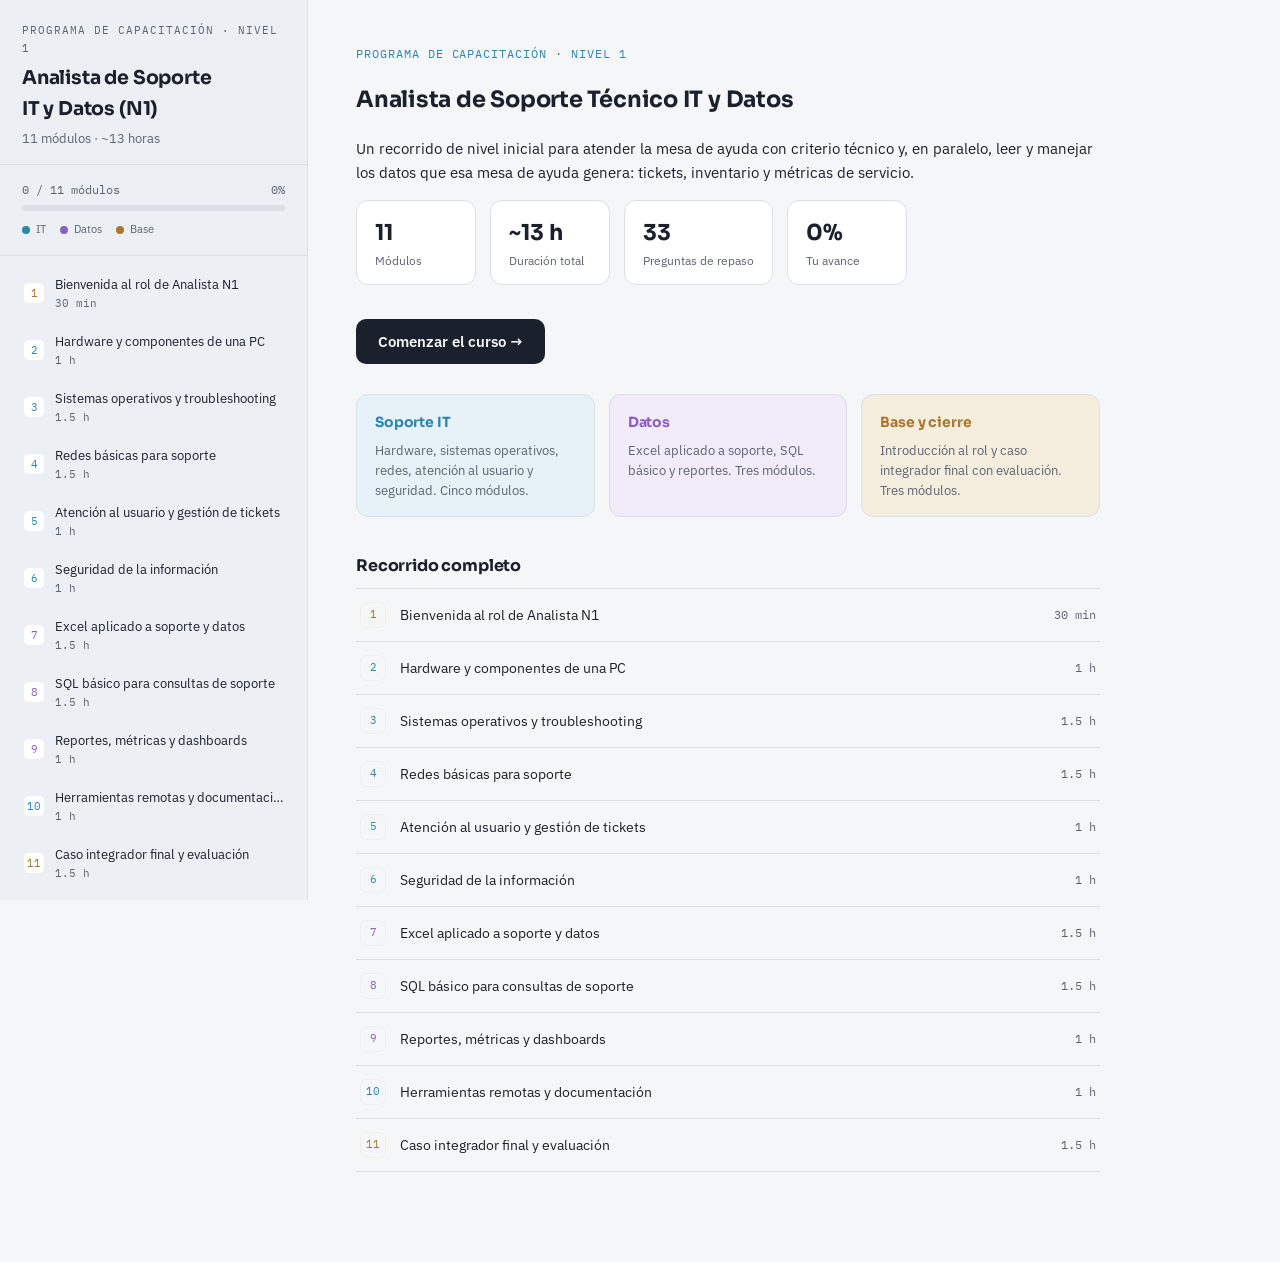
==== curso-soporte-n1.html @ 7e42b5cb "Agrega proyecto Curso Soporte N1 IT y Datos al portafolio Programa interactivo de capacitacion (11 m" ====
<!DOCTYPE html>
<html lang="es">
<head>
<meta charset="UTF-8" />
<meta name="viewport" content="width=device-width, initial-scale=1.0" />
<title>Soporte N1 IT y Datos</title>
<meta name="description" content="Programa interactivo de capacitación para Analista de Soporte Técnico IT y Datos (N1): 11 módulos, ejercicios y autoevaluación." />
<link rel="stylesheet" href="https://fonts.googleapis.com/css2?family=Sora:wght@500;600;700&family=IBM+Plex+Sans:wght@400;500;600&family=IBM+Plex+Mono:wght@400;500;600&display=swap">
<style>
:root{
  --bg:#F5F6F8;
  --surface:#FFFFFF;
  --surface-2:#ECEFF4;
  --text:#1B212C;
  --text-muted:#5B6472;
  --border:#DBE0E7;
  --accent-it:#2E86AB;
  --accent-it-soft:#E6F1F8;
  --accent-data:#8B5FBF;
  --accent-data-soft:#F1EBFA;
  --accent-core:#A9782B;
  --accent-core-soft:#F5EEDF;
  --success:#2F9E5B;
  --success-soft:#E4F5EB;
  --danger:#C4453B;
  --danger-soft:#FBEAE8;
  --shadow: 0 1px 2px rgba(20,26,38,0.04), 0 8px 24px -12px rgba(20,26,38,0.18);
}
@media (prefers-color-scheme: dark){
  :root:not([data-theme="light"]){
    --bg:#0F141C;
    --surface:#161D29;
    --surface-2:#1B2431;
    --text:#E6EAF1;
    --text-muted:#98A2B5;
    --border:#2A3345;
    --accent-it:#63B4DC;
    --accent-it-soft:rgba(99,180,220,0.14);
    --accent-data:#B592E3;
    --accent-data-soft:rgba(181,146,227,0.16);
    --accent-core:#D6AD57;
    --accent-core-soft:rgba(214,173,87,0.14);
    --success:#4FBE81;
    --success-soft:rgba(79,190,129,0.14);
    --danger:#E1837A;
    --danger-soft:rgba(225,131,122,0.14);
    --shadow: 0 1px 2px rgba(0,0,0,0.3), 0 8px 24px -12px rgba(0,0,0,0.5);
  }
}
:root[data-theme="dark"]{
  --bg:#0F141C;
  --surface:#161D29;
  --surface-2:#1B2431;
  --text:#E6EAF1;
  --text-muted:#98A2B5;
  --border:#2A3345;
  --accent-it:#63B4DC;
  --accent-it-soft:rgba(99,180,220,0.14);
  --accent-data:#B592E3;
  --accent-data-soft:rgba(181,146,227,0.16);
  --accent-core:#D6AD57;
  --accent-core-soft:rgba(214,173,87,0.14);
  --success:#4FBE81;
  --success-soft:rgba(79,190,129,0.14);
  --danger:#E1837A;
  --danger-soft:rgba(225,131,122,0.14);
  --shadow: 0 1px 2px rgba(0,0,0,0.3), 0 8px 24px -12px rgba(0,0,0,0.5);
}
*{box-sizing:border-box;}
html,body{margin:0;padding:0;}
body{
  background:var(--bg);
  color:var(--text);
  font-family:"IBM Plex Sans", ui-sans-serif, system-ui, sans-serif;
  font-size:15px;
  line-height:1.6;
  -webkit-font-smoothing:antialiased;
}
h1,h2,h3,.display{
  font-family:"Sora", ui-sans-serif, system-ui, sans-serif;
  text-wrap:balance;
  letter-spacing:-0.01em;
}
code,.mono{
  font-family:"IBM Plex Mono", ui-monospace, SFMono-Regular, Menlo, monospace;
}
a{color:var(--accent-it);}
button{font-family:inherit;}
::selection{background:var(--accent-it-soft);}
:focus-visible{outline:2px solid var(--accent-it);outline-offset:2px;}

.app-shell{
  display:flex;
  min-height:100vh;
}

/* ---------- Sidebar ---------- */
.sidebar{
  width:308px;
  flex:0 0 308px;
  background:var(--surface-2);
  border-right:1px solid var(--border);
  display:flex;
  flex-direction:column;
  position:sticky;
  top:0;
  height:100vh;
  overflow-y:auto;
}
.sidebar-head{
  padding:22px 22px 16px;
  border-bottom:1px solid var(--border);
}
.eyebrow{
  font-family:"IBM Plex Mono", monospace;
  font-size:11px;
  letter-spacing:0.09em;
  text-transform:uppercase;
  color:var(--text-muted);
  margin:0 0 6px;
}
.sidebar-head h1{
  font-size:19px;
  margin:0 0 4px;
  cursor:pointer;
}
.sidebar-head .sub{
  font-size:12.5px;
  color:var(--text-muted);
  margin:0;
}
.progress-wrap{
  padding:16px 22px;
  border-bottom:1px solid var(--border);
}
.progress-label{
  display:flex;
  justify-content:space-between;
  font-size:11.5px;
  color:var(--text-muted);
  margin-bottom:6px;
  font-family:"IBM Plex Mono", monospace;
}
.progress-track{
  height:6px;
  border-radius:99px;
  background:var(--border);
  overflow:hidden;
}
.progress-fill{
  height:100%;
  border-radius:99px;
  background:linear-gradient(90deg, var(--accent-it), var(--accent-data));
  transition:width .4s ease;
}
.legend{
  display:flex;
  gap:14px;
  margin-top:10px;
  flex-wrap:wrap;
}
.legend-item{
  display:flex;
  align-items:center;
  gap:6px;
  font-size:11px;
  color:var(--text-muted);
}
.dot{width:8px;height:8px;border-radius:50%;flex:none;}
.dot.it{background:var(--accent-it);}
.dot.data{background:var(--accent-data);}
.dot.core{background:var(--accent-core);}

.nav-list{
  list-style:none;
  margin:0;
  padding:10px 12px 22px;
  flex:1;
}
.nav-item{margin-bottom:2px;}
.nav-btn{
  width:100%;
  display:flex;
  align-items:center;
  gap:10px;
  text-align:left;
  background:transparent;
  border:1px solid transparent;
  border-radius:10px;
  padding:9px 10px;
  cursor:pointer;
  color:var(--text);
  transition:background .15s ease, border-color .15s ease;
}
.nav-btn:hover{background:var(--surface);}
.nav-btn.active{background:var(--surface);border-color:var(--border);box-shadow:var(--shadow);}
.nav-num{
  font-family:"IBM Plex Mono", monospace;
  font-size:11px;
  width:22px;height:22px;
  border-radius:6px;
  display:flex;align-items:center;justify-content:center;
  flex:none;
  background:var(--surface);
  color:var(--text-muted);
  border:1px solid var(--border);
}
.nav-btn.track-it .nav-num{color:var(--accent-it);border-color:var(--accent-it-soft);}
.nav-btn.track-data .nav-num{color:var(--accent-data);border-color:var(--accent-data-soft);}
.nav-btn.track-core .nav-num{color:var(--accent-core);border-color:var(--accent-core-soft);}
.nav-btn.done .nav-num{background:var(--success-soft);color:var(--success);border-color:transparent;}
.nav-text{flex:1;min-width:0;}
.nav-title{font-size:13px;display:block;overflow:hidden;text-overflow:ellipsis;white-space:nowrap;}
.nav-dur{font-size:10.5px;color:var(--text-muted);font-family:"IBM Plex Mono",monospace;}
.nav-check{color:var(--success);flex:none;font-size:13px;}

/* ---------- Main ---------- */
.main{
  flex:1;
  min-width:0;
  padding:44px 48px 90px;
  max-width:840px;
}
.view{display:none;}
.view.active{display:block;}

/* Landing */
.hero-kicker{
  font-family:"IBM Plex Mono", monospace;
  font-size:12px;
  letter-spacing:0.08em;
  text-transform:uppercase;
  color:var(--accent-it);
  margin:0 0 12px;
}
.hero h2{font-size:36px;margin:0 0 14px;line-height:1.15;}
.hero p.lead{font-size:16px;color:var(--text-muted);max-width:60ch;margin:0 0 28px;}
.stat-row{display:flex;gap:14px;flex-wrap:wrap;margin-bottom:34px;}
.stat-card{
  background:var(--surface);
  border:1px solid var(--border);
  border-radius:12px;
  padding:14px 18px;
  min-width:120px;
}
.stat-card .num{font-family:"Sora";font-size:22px;font-weight:700;}
.stat-card .lbl{font-size:11.5px;color:var(--text-muted);margin-top:2px;}
.start-btn{
  font-family:"IBM Plex Sans";
  font-size:14.5px;
  font-weight:600;
  background:var(--text);
  color:var(--bg);
  border:none;
  border-radius:10px;
  padding:13px 22px;
  cursor:pointer;
  display:inline-flex;
  align-items:center;
  gap:8px;
}
.start-btn:hover{opacity:.88;}
.track-legend-cards{
  display:grid;
  grid-template-columns:repeat(auto-fit, minmax(210px,1fr));
  gap:14px;
  margin:30px 0 36px;
}
.track-card{
  border-radius:12px;
  padding:16px 18px;
  border:1px solid var(--border);
}
.track-card h3{font-size:14px;margin:0 0 6px;font-family:"Sora";}
.track-card p{font-size:12.5px;color:var(--text-muted);margin:0;}
.track-card.it{background:var(--accent-it-soft);}
.track-card.it h3{color:var(--accent-it);}
.track-card.data{background:var(--accent-data-soft);}
.track-card.data h3{color:var(--accent-data);}
.track-card.core{background:var(--accent-core-soft);}
.track-card.core h3{color:var(--accent-core);}

.roadmap{border-top:1px solid var(--border);margin-top:10px;}
.road-row{
  display:flex;
  align-items:center;
  gap:14px;
  padding:13px 4px;
  border-bottom:1px solid var(--border);
  cursor:pointer;
}
.road-row:hover .road-title{text-decoration:underline;}
.road-badge{
  font-family:"IBM Plex Mono";
  font-size:11px;
  width:26px;height:26px;
  border-radius:7px;
  display:flex;align-items:center;justify-content:center;
  flex:none;
  border:1px solid var(--border);
  color:var(--text-muted);
}
.road-row.it .road-badge{color:var(--accent-it);border-color:var(--accent-it-soft);}
.road-row.data .road-badge{color:var(--accent-data);border-color:var(--accent-data-soft);}
.road-row.core .road-badge{color:var(--accent-core);border-color:var(--accent-core-soft);}
.road-title{font-size:14px;flex:1;}
.road-dur{font-family:"IBM Plex Mono";font-size:11.5px;color:var(--text-muted);}

/* Module view */
.mod-kicker{
  display:flex;
  align-items:center;
  gap:10px;
  margin-bottom:10px;
}
.track-pill{
  font-family:"IBM Plex Mono";
  font-size:10.5px;
  letter-spacing:0.06em;
  text-transform:uppercase;
  padding:3px 9px;
  border-radius:99px;
}
.track-pill.it{background:var(--accent-it-soft);color:var(--accent-it);}
.track-pill.data{background:var(--accent-data-soft);color:var(--accent-data);}
.track-pill.core{background:var(--accent-core-soft);color:var(--accent-core);}
.dur-pill{font-family:"IBM Plex Mono";font-size:11.5px;color:var(--text-muted);}
.mod-title{font-size:28px;margin:0 0 16px;}
.objective-box{
  background:var(--surface);
  border:1px solid var(--border);
  border-left:3px solid var(--accent-it);
  border-radius:10px;
  padding:14px 18px;
  margin-bottom:30px;
  font-size:13.5px;
}
.objective-box b{font-family:"Sora";font-size:11.5px;text-transform:uppercase;letter-spacing:0.06em;display:block;margin-bottom:4px;color:var(--text-muted);}
.track-it .objective-box{border-left-color:var(--accent-it);}
.track-data .objective-box{border-left-color:var(--accent-data);}
.track-core .objective-box{border-left-color:var(--accent-core);}

.section-block{margin-bottom:26px;}
.section-block h3{font-size:17px;margin:0 0 8px;}
.section-block p{margin:0 0 10px;color:var(--text);}
.section-block p:last-child{margin-bottom:0;}

.ref-table-wrap{overflow-x:auto;margin:14px 0;border:1px solid var(--border);border-radius:10px;}
table.ref-table{border-collapse:collapse;width:100%;font-size:13px;}
table.ref-table caption{display:none;}
table.ref-table th, table.ref-table td{
  padding:9px 14px;
  text-align:left;
  border-bottom:1px solid var(--border);
  vertical-align:top;
}
table.ref-table th:first-child, table.ref-table td:first-child{
  white-space:nowrap;
}
table.ref-table td:not(:first-child){
  min-width:220px;
}
table.ref-table th{
  font-family:"IBM Plex Mono";
  font-size:11px;
  text-transform:uppercase;
  letter-spacing:0.05em;
  color:var(--text-muted);
  background:var(--surface-2);
}
table.ref-table tr:last-child td{border-bottom:none;}
table.ref-table td{color:var(--text);}
.ref-caption{font-size:11.5px;color:var(--text-muted);margin:8px 0 0;font-family:"IBM Plex Mono";}

.steps-list{margin:14px 0;padding:0;list-style:none;counter-reset:step;}
.steps-list li{
  counter-increment:step;
  display:flex;
  gap:12px;
  padding:9px 0;
  border-bottom:1px solid var(--border);
  font-size:13.5px;
}
.steps-list li:last-child{border-bottom:none;}
.steps-list li::before{
  content:counter(step);
  font-family:"IBM Plex Mono";
  font-size:11px;
  width:22px;height:22px;
  border-radius:50%;
  background:var(--surface-2);
  border:1px solid var(--border);
  display:flex;align-items:center;justify-content:center;
  flex:none;
  color:var(--text-muted);
}

.code-block{
  background:var(--surface-2);
  border:1px solid var(--border);
  border-radius:10px;
  padding:14px 16px;
  overflow-x:auto;
  margin:14px 0;
}
.code-block .code-label{font-size:10.5px;color:var(--text-muted);text-transform:uppercase;letter-spacing:0.06em;margin-bottom:6px;font-family:"IBM Plex Mono";}
.code-block pre{margin:0;font-family:"IBM Plex Mono";font-size:12.5px;line-height:1.55;white-space:pre-wrap;word-break:break-word;}

.exercise-box{
  background:var(--accent-core-soft);
  border:1px solid var(--border);
  border-radius:12px;
  padding:18px 20px;
  margin:30px 0;
}
.exercise-box .tag{
  font-family:"IBM Plex Mono";
  font-size:10.5px;
  text-transform:uppercase;
  letter-spacing:0.07em;
  color:var(--accent-core);
  margin:0 0 8px;
}
.exercise-box h4{margin:0 0 8px;font-size:15px;font-family:"Sora";}
.exercise-box p{margin:0;font-size:13.5px;}

.quiz{border-top:1px solid var(--border);padding-top:22px;margin-top:30px;}
.quiz h3{font-size:16px;margin:0 0 4px;}
.quiz > .quiz-sub{font-size:12.5px;color:var(--text-muted);margin:0 0 18px;}
.q-block{margin-bottom:22px;}
.q-text{font-size:13.5px;font-weight:600;margin:0 0 10px;}
.q-options{display:flex;flex-direction:column;gap:7px;}
.q-opt{
  text-align:left;
  border:1px solid var(--border);
  background:var(--surface);
  border-radius:9px;
  padding:9px 13px;
  font-size:13px;
  cursor:pointer;
  color:var(--text);
}
.q-opt:hover{border-color:var(--accent-it);}
.q-opt.correct{background:var(--success-soft);border-color:var(--success);color:var(--text);}
.q-opt.incorrect{background:var(--danger-soft);border-color:var(--danger);color:var(--text);}
.q-opt[disabled]{cursor:default;}
.q-explain{font-size:12.5px;color:var(--text-muted);margin:8px 0 0;padding-left:2px;display:none;}
.q-explain.show{display:block;}

.mod-footer{
  display:flex;
  justify-content:space-between;
  align-items:center;
  margin-top:38px;
  padding-top:22px;
  border-top:1px solid var(--border);
  gap:12px;
  flex-wrap:wrap;
}
.complete-btn{
  font-family:"IBM Plex Sans";
  font-weight:600;
  font-size:13.5px;
  padding:10px 18px;
  border-radius:9px;
  border:1px solid var(--success);
  background:var(--success-soft);
  color:var(--success);
  cursor:pointer;
}
.complete-btn.done{background:var(--success);color:#fff;}
.nav-arrows{display:flex;gap:8px;}
.arrow-btn{
  font-family:"IBM Plex Sans";
  font-size:13px;
  padding:9px 14px;
  border-radius:9px;
  border:1px solid var(--border);
  background:var(--surface);
  color:var(--text);
  cursor:pointer;
}
.arrow-btn:hover{border-color:var(--accent-it);}
.arrow-btn[disabled]{opacity:.4;cursor:default;}

.menu-toggle{display:none;}

@media (max-width: 860px){
  .app-shell{flex-direction:column;}
  .sidebar{
    position:relative;
    width:100%;
    flex:none;
    height:auto;
    max-height:none;
  }
  .nav-list{
    display:none;
    padding-top:4px;
  }
  .nav-list.open{display:block;}
  .menu-toggle{
    display:flex;
    align-items:center;
    justify-content:space-between;
    width:100%;
    background:none;
    border:none;
    color:var(--text);
    padding:12px 22px;
    font-family:"IBM Plex Mono";
    font-size:11.5px;
    text-transform:uppercase;
    letter-spacing:0.06em;
    cursor:pointer;
  }
  .main{padding:32px 20px 70px;}
  .hero h2{font-size:28px;}
}
</style>
</head>
<body>

<div class="app-shell">
  <aside class="sidebar">
    <div class="sidebar-head">
      <p class="eyebrow">Programa de capacitación &middot; Nivel 1</p>
      <h1 id="sidebar-title">Analista de Soporte<br>IT y Datos (N1)</h1>
      <p class="sub">11 módulos &middot; ~13 horas</p>
    </div>
    <div class="progress-wrap">
      <div class="progress-label">
        <span id="progress-text">0 / 11 módulos</span>
        <span id="progress-pct">0%</span>
      </div>
      <div class="progress-track"><div class="progress-fill" id="progress-fill" style="width:0%"></div></div>
      <div class="legend">
        <span class="legend-item"><span class="dot it"></span>IT</span>
        <span class="legend-item"><span class="dot data"></span>Datos</span>
        <span class="legend-item"><span class="dot core"></span>Base</span>
      </div>
    </div>
    <button class="menu-toggle" id="menu-toggle">Ver módulos <span id="menu-caret">&#9662;</span></button>
    <ul class="nav-list" id="nav-list"></ul>
  </aside>

  <main class="main">
    <section class="view active" id="view-landing"></section>
    <section class="view" id="view-module"></section>
  </main>
</div>

<script>
(function(){

var MODULES = [
  {
    id:1, track:'core', title:'Bienvenida al rol de Analista N1', duration:'30 min',
    objective:'Entender qué hace un analista N1, cómo se ubica dentro de la mesa de ayuda y por qué este puesto combina soporte técnico con manejo de datos.',
    content:[
      {type:'p', text:'El soporte N1 es el primer punto de contacto cuando un usuario tiene un problema técnico o una solicitud. Recibe el caso, lo clasifica, intenta resolverlo con procedimientos conocidos y, si no puede, lo deriva al nivel siguiente con la información necesaria para que no se pierda tiempo. No se espera que un N1 lo sepa todo: se espera que siga un método, use bien las herramientas y documente con claridad.'},
      {type:'p', text:'La mesa de ayuda suele organizarse en niveles. El N1 atiende el volumen alto de incidentes frecuentes y bien documentados (accesos, contraseñas, impresoras, conectividad básica, consultas simples sobre el estado de un ticket). El N2 investiga casos que requieren más profundidad técnica. El N3 interviene en problemas complejos o de infraestructura. Sarber cuándo escalar, y a quién, es tan importante como saber resolver.'},
      {type:'table', caption:'Niveles típicos de soporte', columns:['Nivel','Qué resuelve','Ejemplo'], rows:[
        ['N1','Incidentes frecuentes con procedimiento conocido','Restablecer contraseña, reconectar impresora'],
        ['N2','Casos que requieren diagnóstico más profundo','Falla intermitente de red en un sector'],
        ['N3','Infraestructura, arquitectura, proveedores externos','Caída de un servidor o servicio crítico']
      ]},
      {type:'p', text:'Un detalle propio de este puesto: cada vez más, el soporte N1 no solo resuelve incidentes técnicos, también consulta bases de datos e inventarios, arma reportes en Excel y lee dashboards para entender cómo está funcionando la mesa de ayuda en su conjunto. Por eso este programa desarrolla ambas competencias en paralelo: la mitad de los módulos son de soporte técnico y la otra mitad de datos, y el módulo final las combina en un caso único.'}
    ],
    exercise:{title:'Reflexión inicial', body:'Antes de avanzar, anotá (en un documento propio) tres tipos de consultas que creés que van a llegar con más frecuencia a un analista N1, pensando en tu propia experiencia como usuario de algún servicio de soporte. Vas a poder comparar esta lista con la realidad del rol a medida que avances en el curso.'},
    quiz:[
      {q:'¿Cuál es la función principal de un analista N1?', options:['Diseñar la arquitectura de red de la empresa','Ser el primer punto de contacto y resolver incidentes frecuentes con procedimientos conocidos','Aprobar las compras de hardware','Auditar la seguridad de los servidores'], correct:1, explain:'El N1 es la primera línea de atención: resuelve lo que ya tiene procedimiento y deriva el resto con contexto.'},
      {q:'¿Qué caracteriza a un caso que debería escalarse a N2?', options:['Que el usuario lo pida por las dudas','Que el N1 no tenga tiempo ese día','Que requiera un diagnóstico más profundo que excede los procedimientos de N1','Que el ticket lleve más de 5 minutos abierto'], correct:2, explain:'Se escala quo un caso supera el alcance o la profundidad técnica esperada de N1, no por plazo o comodidad.'},
      {q:'¿Por qué este programa incluye módulos de datos además de soporte técnico?', options:['Porque es un curso genérico de oficina','Porque el rol N1 actual también consulta bases de datos, arma reportes y lee dashboards de la mesa de ayuda','Porque no hay suficiente contenido técnico para 13 horas','Porque los datos reemplazan al soporte técnico'], correct:1, explain:'El N1 moderno combina resolución técnica con lectura y manejo básico de datos operativos.'}
    ]
  },
  {
    id:2, track:'it', title:'Hardware y componentes de una PC', duration:'1 h',
    objective:'Reconocer los componentes principales de una computadora y aplicar un primer diagnóstico visual ante fallas comunes de hardware.',
    content:[
      {type:'p', text:'Para diagnosticar cualquier falla, primero hay que saber qué partes tiene el equipo y qué función cumple cada una. La placa madre conecta todos los componentes entre sí. El procesador (CPU) ejecuta las instrucciones. La memoria RAM guarda datos de uso temporal mientras el equipo está encendido. El almacenamiento (HDD o SSD) guarda el sistema operativo, los programas y los archivos de forma permanente. La fuente de poder convierte la corriente eléctrica en la energía que necesitan los demás componentes.'},
      {type:'p', text:'Un analista N1 no repara hardware a nivel de placa, pero sí necesita identificar síntomas, aislar la causa probable y saber cuándo un reemplazo simple (un cable, una fuente, un módulo de RAM) puede resolver el problema o cuándo corresponde escalar el equipo a soporte especializado o garantía.'},
      {type:'table', caption:'Síntomas comunes y primer chequeo', columns:['Síntoma','Primer chequeo'], rows:[
        ['El equipo no enciende','Cable de alimentación, tomacorriente, luz de la fuente, botón de encendido'],
        ['Se reinicia solo o se apaga de golpe','Temperatura, ventilación, fuente de poder, actualizaciones pendientes'],
        ['Ruido de ventilador muy fuerte','Acumulación de polvo, ventilación obstruida, uso elevado de CPU'],
        ['Pantalla azul (BSOD) o pantalla negra','Anotar el código de error, revisar cambios recientes de hardware o drivers'],
        ['No detecta un periférico (mouse, teclado)','Puerto USB alternativo, cable, otro equipo para descartar el periférico']
      ]},
      {type:'p', text:'Además del diagnóstico, hay buenas prácticas que todo N1 debe respetar: manipular los equipos con cuidado para evitar descargas electrostáticas, no forzar conectores, y registrar siempre el número de serie o de inventario del equipo en el ticket. Esa trazabilidad es clave si el caso se escala o si el mismo equipo vuelve a fallar más adelante.'}
    ],
    exercise:{title:'Diagnóstico guiado', body:'Un usuario reporta: "prendo la PC y no pasa nada, ni siquiera se enciende la luz". Usando la tabla de síntomas y chequeos, escribí en orden los tres primeros pasos que seguirías antes de escalar el caso, y qué anotarías en el ticket en cada paso.'},
    quiz:[
      {q:'¿Qué componente guarda los datos de forma permanente, incluso apagado el equipo?', options:['La memoria RAM','El almacenamiento (HDD/SSD)','La fuente de poder','El procesador'], correct:1, explain:'La RAM es volátil y se borra al apagar; el almacenamiento conserva la información.'},
      {q:'Ante una pantalla azul (BSOD), ¿cuál es un primer paso correcto?', options:['Formatear el equipo de inmediato','Anotar el código de error y revisar cambios recientes de hardware o drivers','Ignorarlo si el equipo vuelve a encender','Cambiar la fuente de poder sin más análisis'], correct:1, explain:'El código de error y los cambios recientes acotan la causa antes de tomar una acción más drástica.'},
      {q:'¿Por qué es importante registrar el número de serie del equipo en el ticket?', options:['Es un requisito estético del sistema','Permite trazabilidad si el caso se escala o el equipo vuelve a fallar','No tiene ninguna utilidad real','Solo lo necesita el área de compras'], correct:1, explain:'La trazabilidad por número de serie ayuda a detectar patrones y da contexto a quien retoma el caso.'}
    ]
  },
  {
    id:3, track:'it', title:'Sistemas operativos y troubleshooting', duration:'1.5 h',
    objective:'Aplicar un método de troubleshooting ordenado sobre problemas comunes de sistema operativo, usando las herramientas nativas de diagnóstico de Windows.',
    content:[
      {type:'p', text:'La mayoría de los problemas que llegan a un N1 no requieren reinstalar nada: se resuelven siguiendo un método. Reproducir el problema para confirmarlo, aislar qué cambió recientemente (una actualización, una instalación, una configuración), verificar los registros del sistema y, recién después, aplicar una solución progresiva, de la menos invasiva a la más invasiva.'},
      {type:'steps', caption:'Método de troubleshooting', items:[
        'Reproducir el problema y confirmar los síntomas exactos con el usuario',
        'Preguntar qué cambió recientemente (actualización, instalación, configuración)',
        'Revisar el Visor de eventos y el Administrador de tareas en busca de errores o consumo anormal',
        'Probar una solución simple: cerrar la aplicación, reiniciar el servicio o el equipo',
        'Si persiste, iniciar en Modo seguro para descartar que un programa de inicio sea la causa',
        'Documentar la causa y la solución aplicada antes de cerrar el ticket'
      ]},
      {type:'p', text:'Windows ofrece herramientas nativas que todo N1 debe conocer de memoria: el Administrador de tareas (procesos, consumo de CPU/RAM, aplicaciones que no responden), el Visor de eventos (registro histórico de errores y advertencias del sistema), y la Configuración de actualizaciones de Windows (para verificar si una actualización pendiente o reciente está relacionada con la falla).'},
      {type:'p', text:'Un caso frecuente es "la PC está lenta". Antes de asumir una causa, conviene revisar el consumo de CPU, memoria y disco en el Administrador de tareas para identificar si hay un proceso puntual consumiendo recursos, cuántos programas arrancan junto con Windows, y si el disco tiene poco espacio libre, ya que esto último ralentiza el sistema de forma notable.'}
    ],
    exercise:{title:'Caso: "la PC está muy lenta"', body:'Aplicá el método de troubleshooting al caso "la PC del usuario está muy lenta desde ayer". Escribí, paso por paso, qué preguntarías, qué herramienta abrirías primero y qué datos anotarías en el ticket antes de decidir si el caso se resuelve en N1 o se escala.'},
    quiz:[
      {q:'¿Cuál es el primer paso del método de troubleshooting?', options:['Reinstalar el sistema operativo','Reproducir el problema y confirmar los síntomas exactos','Escalar directamente a N2','Reiniciar el equipo sin más análisis'], correct:1, explain:'Sin confirmar el síntoma exacto, cualquier solución que se aplique después es una apuesta a ciegas.'},
      {q:'¿Qué herramienta de Windows muestra el consumo de CPU y RAM en tiempo real?', options:['El Visor de eventos','El Administrador de tareas','El Panel de control de impresoras','El Explorador de archivos'], correct:1, explain:'El Administrador de tareas es la herramienta indicada para ver consumo de recursos en vivo.'},
      {q:'¿Para qué sirve iniciar el equipo en Modo seguro durante un diagnóstico?', options:['Para borrar todos los archivos del usuario','Para descartar que un programa de inicio sea la causa del problema','Para actualizar Windows más rápido','Para cambiar la contraseña del usuario'], correct:1, explain:'El Modo seguro carga solo lo esencial, lo que ayuda a aislar si la causa está en un programa de inicio.'}
    ]
  },
  {
    id:4, track:'it', title:'Redes básicas para soporte', duration:'1.5 h',
    objective:'Comprender los conceptos de red esenciales para el rol y usar comandos básicos para diagnosticar problemas de conectividad.',
    content:[
      {type:'p', text:'Cada equipo en una red necesita una dirección IP para comunicarse. La máscara de subred define qué parte de esa dirección identifica a la red y qué parte al equipo. El gateway (puerta de enlace) es el punto por donde el tráfico sale hacia otras redes, como internet. El DNS traduce nombres (como "correo.empresa.com") a direcciones IP. El DHCP es el servicio que asigna direcciones IP automáticamente a los equipos que se conectan.'},
      {type:'p', text:'La mayoría de los problemas de "no tengo internet" que llegan a un N1 se resuelven verificando, en orden, la conexión física o Wi-Fi, la configuración IP del equipo, y si el problema es local o afecta a otros usuarios. Los comandos de consola son la herramienta principal para esto.'},
      {type:'table', caption:'Comandos básicos de diagnóstico de red', columns:['Comando','Para qué sirve'], rows:[
        ['ipconfig /all (Windows) &middot; ifconfig (Linux/Mac)','Ver la configuración IP actual del equipo: dirección, máscara, gateway, DNS'],
        ['ping <dirección>','Verificar si hay comunicación con otro equipo o servidor'],
        ['tracert <dirección> (Windows) &middot; traceroute (Linux/Mac)','Ver el recorrido de saltos hasta llegar al destino, útil para ubicar dónde se corta la conexión'],
        ['nslookup <dominio>','Verificar si el DNS está resolviendo un nombre de dominio correctamente'],
        ['ipconfig /release y /renew','Liberar y volver a solicitar una dirección IP por DHCP']
      ]},
      {type:'steps', caption:'Flujo para diagnosticar "no tengo internet"', items:[
        'Confirmar si el cable está conectado o el Wi-Fi está activo y con buena señal',
        'Ejecutar ipconfig y verificar que el equipo tenga una IP válida (no 169.254.x.x)',
        'Hacer ping al gateway para confirmar conectividad dentro de la red local',
        'Hacer ping a una IP externa conocida para descartar problema de salida a internet',
        'Ejecutar nslookup a un dominio conocido para descartar un problema de DNS',
        'Preguntar si otros usuarios del mismo sector están afectados, para distinguir un caso puntual de una caída general'
      ]}
    ],
    exercise:{title:'Diagnóstico de conectividad', body:'Un usuario reporta que no puede acceder a ningún sitio web, pero otro compañero en el mismo sector sí tiene internet. Usando el flujo de diagnóstico, indicá qué comandos ejecutarías y en qué orden, y qué resultado esperarías ver en cada uno si el problema fuera específico de ese equipo.'},
    quiz:[
      {q:'¿Qué función cumple el DNS?', options:['Asigna direcciones IP automáticamente','Traduce nombres de dominio a direcciones IP','Cifra el tráfico de red','Mide la velocidad de la conexión'], correct:1, explain:'El DNS es el "directorio" que convierte nombres legibles en direcciones IP.'},
      {q:'Si "ipconfig" muestra una dirección que empieza con 169.254, ¿qué indica generalmente?', options:['Que la conexión es excelente','Que el equipo no pudo obtener una IP válida por DHCP','Que el equipo está usando una VPN','Que el firewall está bloqueando todo'], correct:1, explain:'Ese rango es una IP autoasignada, señal de que el DHCP no respondió correctamente.'},
      {q:'¿Para qué sirve "tracert" / "traceroute"?', options:['Para cambiar la contraseña del Wi-Fi','Para ver el recorrido de saltos hasta el destino y ubicar dónde se corta la conexión','Para instalar una impresora en red','Para medir el espacio libre en disco'], correct:1, explain:'Muestra cada salto de red en el camino, útil para localizar en qué punto falla la comunicación.'}
    ]
  },
  {
    id:5, track:'it', title:'Atención al usuario y gestión de tickets', duration:'1 h',
    objective:'Gestionar el ciclo de vida de un ticket de forma profesional y comunicarse con el usuario con claridad, usando los conceptos básicos de prioridad y SLA.',
    content:[
      {type:'p', text:'Todo ticket recorre un ciclo: se registra con la información que aporta el usuario, se clasifica según su categoría y prioridad, se diagnostica, se resuelve (o se escala) y finalmente se cierra confirmando con el usuario que el problema quedó resuelto. Saltar pasos de este ciclo, sobre todo el cierre confirmado, es una de las causas más comunes de que un mismo problema vuelva a abrirse.'},
      {type:'p', text:'La prioridad de un ticket no depende solo de cuán urgente lo considera el usuario, sino de combinar impacto (cuánta gente o qué tan crítico es lo afectado) y urgencia (cuánto tiempo se puede esperar sin consecuencias graves). Un problema que afecta a una sola persona pero le impide trabajar por completo puede tener más prioridad que uno que afecta a varios pero tiene una solución alternativa disponible.'},
      {type:'table', caption:'Matriz simple de prioridad', columns:['','Urgencia alta','Urgencia baja'], rows:[
        ['Impacto alto','Prioridad crítica','Prioridad alta'],
        ['Impacto bajo','Prioridad media','Prioridad baja']
      ]},
      {type:'p', text:'El SLA (Service Level Agreement) es el compromiso de tiempo de respuesta y resolución que la empresa asumió con sus usuarios o clientes según la prioridad del ticket. Cumplir el SLA no depende solo de resolver rápido, sino también de mantener informado al usuario mientras el caso sigue abierto: una actualización breve y a tiempo suele valer tanto como la solución misma.'},
      {type:'p', text:'La comunicación con el usuario debe ser clara y sin tecnicismos innecesarios. En vez de "se reinició el servicio DHCP del switch de sector", una explicación como "hubo un problema con la asignación automática de direcciones de red, ya está resuelto" es más útil para quien no tiene formación técnica.'}
    ],
    exercise:{title:'Redacción de respuesta a un ticket', body:'Un usuario escribió: "hace dos horas que no puedo entrar a mi correo, esto es urgente". Redactá la primera respuesta que le enviarías, incluyendo: confirmación de que recibiste el caso, una pregunta de diagnóstico necesaria, y una estimación honesta de próximos pasos.'},
    quiz:[
      {q:'¿Qué combina la prioridad de un ticket, según la matriz vista?', options:['Antigüedad del ticket y nombre del usuario','Impacto y urgencia','Cantidad de emails enviados y hora del día','Departamento y presupuesto'], correct:1, explain:'La prioridad surge de cruzar cuánto impacta el problema y cuánto puede esperar.'},
      {q:'¿Qué es un SLA?', options:['Un tipo de ticket de baja prioridad','El compromiso de tiempo de respuesta y resolución acordado según la prioridad','Un software de mesa de ayuda','Un componente de hardware'], correct:1, explain:'El SLA define los tiempos que la organización se compromete a cumplir.'},
      {q:'¿Por qué es importante el paso de "cierre confirmado" con el usuario?', options:['Porque es un trámite sin valor real','Porque evita que el mismo problema se reabra sin que nadie lo note','Porque lo exige la ley en todos los países','Porque acorta el SLA automáticamente'], correct:1, explain:'Confirmar con el usuario asegura que el problema quedó realmente resuelto desde su perspectiva.'}
    ]
  },
  {
    id:6, track:'it', title:'Seguridad de la información', duration:'1 h',
    objective:'Aplicar buenas prácticas básicas de seguridad y reconocer señales de phishing e ingeniería social en el trabajo diario de soporte.',
    content:[
      {type:'p', text:'La seguridad de la información no es solo tarea del área especializada: el N1 es, muchas veces, quien primero detecta un correo sospechoso, un intento de acceso indebido o un pedido de información que no debería concederse. Reconocer estas señales y saber cómo reportarlas es parte central del rol.'},
      {type:'p', text:'La gestión de contraseñas es la primera línea de defensa. Una buena política incluye contraseñas suficientemente largas y únicas por servicio, y siempre que sea posible, autenticación multifactor (MFA), que exige un segundo paso además de la contraseña. Como N1, nunca se debe pedir la contraseña de un usuario para "probar algo": existen formas de asistir sin necesitarla.'},
      {type:'table', caption:'Señales de alerta de phishing', columns:['Señal','Por qué importa'], rows:[
        ['Remitente con dominio parecido pero no idéntico al oficial','Es la técnica más común de suplantación'],
        ['Urgencia artificial ("actuá ya o se bloqueará tu cuenta")','Busca que la persona actúe sin pensar'],
        ['Enlaces que no coinciden con el destino que muestran','Al pasar el cursor se ve la URL real, distinta de la mostrada'],
        ['Pedido de datos sensibles por correo o chat','Ninguna gestión legítima interna suele pedir contraseñas por esos medios'],
        ['Errores de redacción u formato inusual','Frecuente en campañas automatizadas o traducidas']
      ]},
      {type:'p', text:'Los respaldos (backups) son la red de seguridad ante pérdida de datos, ya sea por falla de hardware, error humano o un ataque como un ransomware. Como N1, es importante saber si el equipo o el área del usuario tiene respaldo activo y, ante cualquier incidente de seguridad, actuar con un principio simple: reportar de inmediato, no intentar "solucionarlo" borrando o modificando evidencia, y escalar según el protocolo de la organización.'}
    ],
    exercise:{title:'Análisis de un correo sospechoso', body:'Un usuario reenvía un correo que dice ser del "Departamento de Sistemas", pidiendo confirmar la contraseña haciendo clic en un enlace porque "la cuenta será suspendida en 24 horas". Listá al menos tres señales de alerta presentes en este caso y describí qué le responderías al usuario y qué pasos seguirías internamente.'},
    quiz:[
      {q:'¿Qué debería hacer un N1 si un usuario le pide ayuda y de paso le da su contraseña?', options:['Usarla para resolver el problema más rápido','No solicitarla ni usarla: existen formas de asistir sin necesitar la contraseña del usuario','Guardarla para futuros casos','Compartirla con el equipo de N2 por conveniencia'], correct:1, explain:'Pedir o usar la contraseña de un usuario nunca es una práctica correcta, incluso con buena intención.'},
      {q:'¿Cuál de estas es una señal típica de phishing?', options:['Un correo firmado con el nombre completo del remitente','Urgencia artificial para que la persona actúe sin pensar','Un enlace que lleva exactamente al dominio oficial','Un correo enviado en horario laboral'], correct:1, explain:'La urgencia artificial es una táctica clásica de ingeniería social.'},
      {q:'Ante un incidente de seguridad confirmado, ¿cuál es la actitud correcta de un N1?', options:['Borrar los archivos sospechosos de inmediato','Reportar de inmediato, no alterar evidencia y escalar según protocolo','Resolverlo solo, sin avisar a nadie','Esperar a que el usuario decida qué hacer'], correct:1, explain:'Preservar la evidencia y escalar rápido es clave para que el equipo especializado pueda actuar.'}
    ]
  },
  {
    id:7, track:'data', title:'Excel aplicado a soporte y datos', duration:'1.5 h',
    objective:'Organizar información de soporte en Excel y usar fórmulas, filtros y tablas dinámicas básicas para resumirla.',
    content:[
      {type:'p', text:'Una planilla de tickets bien estructurada sigue una regla simple: cada fila es un registro (un ticket) y cada columna es un dato de ese registro (fecha, categoría, prioridad, estado, tiempo de resolución). Mezclar formatos, combinar celdas o dejar filas vacías en medio de los datos rompe esta estructura y dificulta cualquier análisis posterior.'},
      {type:'table', caption:'Fórmulas esenciales para un N1', columns:['Fórmula','Para qué se usa','Ejemplo'], rows:[
        ['CONTAR.SI / COUNTIF','Contar cuántos registros cumplen una condición','=CONTAR.SI(D:D;"Abierto")'],
        ['PROMEDIO.SI / AVERAGEIF','Promediar valores que cumplen una condición','=PROMEDIO.SI(C:C;"Alta";E:E)'],
        ['BUSCARV / VLOOKUP (o BUSCARX/XLOOKUP)','Traer un dato de otra tabla según un valor clave','=BUSCARV(A2;Usuarios!A:C;2;FALSO)'],
        ['SI / IF','Devolver un valor u otro según se cumpla una condición','=SI(E2>24;"Fuera de SLA";"En SLA")']
      ]},
      {type:'p', text:'Los filtros permiten ver solo los registros que interesan en un momento dado, por ejemplo los tickets abiertos de prioridad alta. Las tablas dinámicas van un paso más allá: resumen automáticamente grandes volúmenes de datos, por ejemplo mostrando cuántos tickets hay por categoría y por estado, sin necesidad de contar manualmente ni escribir fórmulas para cada combinación.'},
      {type:'p', text:'Para un N1, dominar estas herramientas significa poder responder preguntas simples de gestión ("¿cuántos tickets de red tuvimos esta semana?") sin depender de otra persona, y preparar la información de base que después se convierte en reportes o dashboards, tema del módulo 9.'}
    ],
    exercise:{title:'Cálculo sobre datos simulados', body:'Imaginá una planilla con columnas Fecha, Categoría, Prioridad, Estado (Abierto/Cerrado) y Horas de resolución, con 40 tickets cargados. Escribí la fórmula que usarías para contar cuántos tickets están "Abiertos" y la fórmula que usarías para calcular el promedio de horas de resolución solo de los tickets de prioridad "Alta".'},
    quiz:[
      {q:'¿Cuál es la regla básica de estructura de una planilla de datos?', options:['Cada columna es un ticket y cada fila un dato','Cada fila es un registro y cada columna es un dato de ese registro','Da igual el orden mientras estén todos los datos','Hay que combinar celdas para que se vea prolijo'], correct:1, explain:'Fila = registro, columna = atributo, es la base de cualquier análisis posterior confiable.'},
      {q:'¿Qué fórmula usarías para contar cuántos tickets están en estado "Abierto"?', options:['PROMEDIO', 'CONTAR.SI / COUNTIF', 'BUSCARV / VLOOKUP', 'CONCATENAR'], correct:1, explain:'CONTAR.SI cuenta celdas que cumplen una condición, exactamente lo que se necesita.'},
      {q:'¿Para qué sirve una tabla dinámica?', options:['Para cambiar el color de las celdas automáticamente','Para resumir grandes volúmenes de datos sin escribir una fórmula por cada combinación','Para enviar correos automáticos','Para proteger la planilla con contraseña'], correct:1, explain:'Las tablas dinámicas agregan y resumen datos de forma flexible y rápida.'}
    ]
  },
  {
    id:8, track:'data', title:'SQL básico para consultas de soporte', duration:'1.5 h',
    objective:'Escribir consultas SQL simples para leer información de tickets, usuarios o inventario desde una base de datos relacional.',
    content:[
      {type:'p', text:'Una base de datos relacional organiza la información en tablas, donde cada fila es un registro y cada columna un campo, igual que en Excel, pero con una diferencia clave: las tablas se relacionan entre sí mediante claves. Por ejemplo, una tabla de tickets puede relacionarse con una tabla de usuarios a través de un campo como "id_usuario", en lugar de repetir todos los datos del usuario en cada ticket.'},
      {type:'p', text:'La instrucción SQL más usada por un N1 es SELECT, que permite leer datos sin modificarlos. Se acompaña de FROM para indicar la tabla, y de WHERE para filtrar solo los registros que interesan. Con ORDER BY se ordenan los resultados, y con LIMIT se restringe la cantidad de filas devueltas.'},
      {type:'code', label:'Ejemplo: tickets abiertos de prioridad alta', code:'SELECT id_ticket, asunto, fecha_creacion, prioridad\nFROM tickets\nWHERE estado = \'Abierto\'\n  AND prioridad = \'Alta\'\nORDER BY fecha_creacion ASC\nLIMIT 20;'},
      {type:'p', text:'Cuando la información necesaria está repartida en dos tablas, se usa JOIN para combinarlas a través del campo que las relaciona. Por ejemplo, para mostrar el nombre del usuario junto a cada ticket, es necesario unir la tabla de tickets con la de usuarios.'},
      {type:'code', label:'Ejemplo: tickets con el nombre del usuario', code:'SELECT t.id_ticket, t.asunto, u.nombre, u.sector\nFROM tickets t\nJOIN usuarios u ON t.id_usuario = u.id_usuario\nWHERE t.estado = \'Abierto\';'},
      {type:'p', text:'Un N1 no suele escribir consultas complejas, pero sí necesita poder leer y adaptar consultas existentes para responder preguntas puntuales, como cuántos tickets tiene abiertos un sector, o cuál es el historial de casos de un usuario, sin depender siempre de otra persona para obtener esa información.'}
    ],
    exercise:{title:'Escribir una consulta guiada', body:'Usando el ejemplo de la tabla "tickets" (columnas: id_ticket, asunto, fecha_creacion, estado, prioridad), escribí la consulta SQL que devuelva los tickets con estado "Abierto" y prioridad "Alta" creados en los últimos 7 días, ordenados del más reciente al más antiguo.'},
    quiz:[
      {q:'¿Qué instrucción SQL se usa para leer datos sin modificarlos?', options:['DELETE','UPDATE','SELECT','DROP'], correct:2, explain:'SELECT es la instrucción de lectura; DELETE, UPDATE y DROP modifican o eliminan datos o estructuras.'},
      {q:'¿Para qué sirve la cláusula WHERE?', options:['Para ordenar los resultados','Para filtrar solo los registros que cumplen una condición','Para unir dos tablas','Para contar filas'], correct:1, explain:'WHERE define la condición que deben cumplir las filas devueltas.'},
      {q:'¿Cuándo es necesario usar JOIN en una consulta?', options:['Siempre, en cualquier consulta','Cuando la información necesaria está repartida en más de una tabla relacionada','Solo cuando hay más de 100 registros','Nunca, JOIN está en desuso'], correct:1, explain:'JOIN combina tablas relacionadas para traer datos que están separados por diseño.'}
    ]
  },
  {
    id:9, track:'data', title:'Reportes, métricas y dashboards', duration:'1 h',
    objective:'Identificar las métricas clave de una mesa de ayuda y elegir la forma adecuada de comunicarlas mediante reportes o dashboards simples.',
    content:[
      {type:'p', text:'Un dashboard de soporte no es más que un conjunto de métricas elegidas para responder, de un vistazo, cómo está funcionando la mesa de ayuda. Las métricas más comunes incluyen la cantidad de tickets abiertos y cerrados en un período, el tiempo promedio de resolución, la tasa de reincidencia (tickets que vuelven a abrirse sobre el mismo problema) y, cuando se mide, la satisfacción del usuario (CSAT).'},
      {type:'table', caption:'Métricas clave de soporte', columns:['Métrica','Qué mide'], rows:[
        ['Tickets abiertos / cerrados','Volumen de trabajo entrante y resuelto en un período'],
        ['Tiempo promedio de resolución','Cuánto tarda, en promedio, en cerrarse un ticket'],
        ['Cumplimiento de SLA','Porcentaje de tickets resueltos dentro del tiempo comprometido'],
        ['Tasa de reincidencia','Porcentaje de tickets que se vuelven a abrir sobre el mismo problema'],
        ['CSAT (satisfacción)','Percepción del usuario sobre la atención recibida']
      ]},
      {type:'p', text:'El camino desde datos crudos hasta un dashboard útil pasa por limpiar la información (fechas y categorías consistentes, sin duplicados), agregarla (sumar, contar, promediar según corresponda) y recién después visualizarla. Visualizar antes de limpiar y agregar suele producir gráficos que parecen correctos pero esconden errores de base.'},
      {type:'p', text:'No todos los datos se comunican mejor con el mismo tipo de gráfico. Una serie en el tiempo (tickets por día) se lee mejor en un gráfico de líneas. Una comparación entre categorías (tickets por tipo de problema) se lee mejor en barras. Una proporción del total (qué porcentaje representa cada categoría) puede mostrarse en un gráfico de torta, aunque las barras suelen ser más precisas de leer incluso para proporciones. La regla general es elegir el gráfico más simple que responda la pregunta, no el más vistoso.'}
    ],
    exercise:{title:'Elegir la visualización correcta', body:'Tenés datos de "cantidad de tickets por categoría en el último mes" (por ejemplo: Red, Hardware, Software, Accesos, Datos). Elegí qué tipo de gráfico usarías para comunicar esta información a un responsable de área y justificá por qué, pensando en qué pregunta necesita responder esa persona.'},
    quiz:[
      {q:'¿Qué mide la tasa de reincidencia?', options:['Cuántos tickets nuevos entran por día','El porcentaje de tickets que se vuelven a abrir sobre el mismo problema','El tiempo que tarda en resolverse un ticket','La cantidad de usuarios activos'], correct:1, explain:'La reincidencia indica si las soluciones aplicadas son realmente efectivas o solo temporales.'},
      {q:'¿Cuál es el orden correcto para construir un dashboard confiable?', options:['Visualizar, limpiar y después agregar los datos','Limpiar los datos, agregarlos y recién después visualizarlos','Agregar los datos sin limpiarlos, para ganar tiempo','El orden no afecta el resultado final'], correct:1, explain:'Visualizar datos sucios o sin agregar produce gráficos que ocultan errores de base.'},
      {q:'Para comparar la cantidad de tickets entre distintas categorías, ¿qué tipo de gráfico es generalmente el más claro?', options:['Un gráfico de líneas','Un gráfico de barras','Un mapa geográfico','Una nube de palabras'], correct:1, explain:'Las barras son el estándar más legible para comparar valores entre categorías discretas.'}
    ]
  },
  {
    id:10, track:'it', title:'Herramientas remotas y documentación', duration:'1 h',
    objective:'Usar herramientas de acceso remoto de forma responsable y documentar incidentes y soluciones en una base de conocimiento.',
    content:[
      {type:'p', text:'El acceso remoto permite resolver problemas sin desplazarse hasta el equipo del usuario, pero exige responsabilidad: siempre debe solicitarse consentimiento explícito antes de conectarse, explicar brevemente qué se va a hacer, y evitar acceder a información personal del usuario que no sea relevante para el caso. Al finalizar, hay que cerrar la sesión de forma explícita, nunca dejarla abierta.'},
      {type:'p', text:'Documentar cada incidente de forma clara tiene un valor que va más allá del caso puntual: permite que otro analista retome el ticket sin perder contexto, sirve como historial ante casos repetidos del mismo equipo o usuario, y es la base de la base de conocimiento (KB). Una buena documentación incluye el síntoma reportado, la causa identificada, la solución aplicada y el tiempo que llevó resolverlo.'},
      {type:'table', caption:'Qué registrar en cada ticket', columns:['Campo','Contenido'], rows:[
        ['Síntoma','Descripción del problema en palabras del usuario y observado por el N1'],
        ['Causa','Qué originó el problema, si se pudo determinar'],
        ['Solución aplicada','Pasos concretos que resolvieron el caso'],
        ['Tiempo de resolución','Desde que se registró hasta que se cerró']
      ]},
      {type:'p', text:'La base de conocimiento es el repositorio de artículos con soluciones a problemas frecuentes. Buscar en la KB antes de escalar un caso ahorra tiempo propio y ajeno, y cuando un N1 resuelve algo que no estaba documentado, contribuir con un artículo nuevo mejora la eficiencia de todo el equipo hacia adelante.'}
    ],
    exercise:{title:'Redactar un artículo de base de conocimiento', body:'Tomando el caso resuelto en el Módulo 3 ("la PC está muy lenta"), redactá un artículo breve de base de conocimiento con cuatro partes: síntoma, causa probable, pasos de solución y tiempo estimado de resolución.'},
    quiz:[
      {q:'Antes de iniciar una sesión de acceso remoto, ¿qué es obligatorio?', options:['Nada, se puede conectar directamente','Solicitar el consentimiento explícito del usuario','Pedir la contraseña de administrador','Avisar únicamente al supervisor'], correct:1, explain:'El consentimiento explícito del usuario es un requisito básico de buenas prácticas y privacidad.'},
      {q:'¿Qué debería incluir la documentación de un incidente resuelto?', options:['Solo la fecha de cierre','Síntoma, causa, solución aplicada y tiempo de resolución','Únicamente el nombre del analista','El modelo de la PC nada más'], correct:1, explain:'Esos cuatro elementos permiten que cualquier persona entienda el caso sin contexto adicional.'},
      {q:'¿Por qué conviene buscar en la base de conocimiento antes de escalar un caso?', options:['Porque es obligatorio por reglamento en todas las empresas','Porque puede ahorrar tiempo si el problema ya fue resuelto y documentado antes','Porque así se evita cerrar el ticket','Porque la KB reemplaza al usuario'], correct:1, explain:'Muchos casos ya tienen solución documentada; buscar primero evita reinventar el diagnóstico.'}
    ]
  },
  {
    id:11, track:'core', title:'Caso integrador final y evaluación', duration:'1.5 h',
    objective:'Aplicar en un solo caso las competencias de soporte técnico y de datos desarrolladas en el curso, y repasar los conceptos clave mediante una evaluación final.',
    content:[
      {type:'p', text:'Este módulo cierra el programa con un caso que combina deliberadamente los dos ejes del curso. No hay una única respuesta correcta: lo importante es el método, el mismo que se practicó módulo a módulo.'},
      {type:'p', text:'Caso: "Varios usuarios del sector Ventas reportan, a lo largo de la mañana, que el sistema de facturación responde muy lento. El supervisor del sector pide un resumen de cuántos tickets de este tipo se abrieron en la última semana antes de decidir si escala el reclamo a proveedores." Un analista N1 completo debería, en este orden: registrar y priorizar los tickets entrantes usando la matriz de impacto y urgencia; aplicar el método de troubleshooting para descartar causas locales (red, equipo) antes de asumir que el problema es del sistema central; y, en paralelo, consultar el histórico de tickets (con una fórmula en Excel o una consulta SQL simple) para dimensionar si el problema es nuevo o recurrente, y comunicar ese resumen con claridad a quien tiene que tomar la decisión.'},
      {type:'p', text:'Repasá, si lo necesitás, los módulos de Redes (4), Atención al usuario (5) y Excel o SQL (7-8) antes de responder la evaluación final, que integra preguntas de todo el programa.'}
    ],
    exercise:{title:'Resolución del caso integrador', body:'Redactá, en no más de un párrafo por punto: (1) cómo priorizarías estos tickets, (2) qué pasos de troubleshooting aplicarías antes de escalar a proveedores, y (3) qué consulta (Excel o SQL) usarías para saber cuántos tickets similares hubo en la última semana.'},
    quiz:[
      {q:'En el caso del módulo, ¿qué se debería descartar antes de asumir que la lentitud es del sistema central de facturación?', options:['Nada, se escala directo a proveedores','Causas locales de red o de equipo mediante el método de troubleshooting','El nombre del usuario que reportó el caso','El color de la interfaz del sistema'], correct:1, explain:'Antes de responsabilizar al sistema central, hay que descartar causas locales con el método visto en el Módulo 3 y 4.'},
      {q:'¿Qué herramienta usarías para dimensionar si el problema de lentitud es nuevo o recurrente?', options:['El Administrador de dispositivos','Una fórmula en Excel o una consulta SQL sobre el histórico de tickets','El visor de fotos del equipo','Una llamada telefónica sin registrar nada'], correct:1, explain:'El histórico de tickets, consultado con Excel o SQL, es la fuente para saber si el problema es recurrente.'},
      {q:'¿Qué matriz se usa para decidir la prioridad de los tickets entrantes?', options:['Impacto x Urgencia','Antigüedad x Presupuesto','Nombre x Departamento','Color x Categoría'], correct:0, explain:'La matriz de Impacto x Urgencia, vista en el Módulo 5, es la base para priorizar tickets.'},
      {q:'¿Cuál es el paso final del ciclo de vida de un ticket, frecuentemente olvidado?', options:['Registrar el ticket','El cierre confirmado con el usuario','Asignar una categoría','Elegir el color del estado'], correct:1, explain:'Confirmar el cierre con el usuario evita que el problema se considere resuelto sin estarlo realmente.'},
      {q:'¿Qué caracteriza al rol de analista N1 según lo visto en todo el curso?', options:['Resolver todo sin nunca escalar nada','Combinar resolución técnica de primer nivel con manejo básico de datos, comunicación clara y documentación', 'Trabajar exclusivamente con bases de datos', 'Encargarse solo de la infraestructura de servidores'], correct:1, explain:'El hilo conductor del curso es esa combinación: técnica, datos, comunicación y documentación.'}
    ]
  }
];

var STORAGE_KEY = 'n1-course-progress-v1';

function loadProgress(){
  try{
    var raw = localStorage.getItem(STORAGE_KEY);
    if(!raw) return {completed:[]};
    var parsed = JSON.parse(raw);
    if(!parsed || !Array.isArray(parsed.completed)) return {completed:[]};
    return parsed;
  }catch(e){
    return {completed:[]};
  }
}
function saveProgress(p){
  try{ localStorage.setItem(STORAGE_KEY, JSON.stringify(p)); }catch(e){}
}

var progress = loadProgress();
var currentId = 0; // 0 = landing

var trackLabel = {it:'IT', data:'Datos', core:'Base'};

function isDone(id){ return progress.completed.indexOf(id) !== -1; }

function totalDuration(){ return '~13 h'; }

function renderSidebar(){
  var list = document.getElementById('nav-list');
  list.innerHTML = '';
  MODULES.forEach(function(m){
    var li = document.createElement('li');
    li.className = 'nav-item';
    var btn = document.createElement('button');
    btn.className = 'nav-btn track-' + m.track + (m.id === currentId ? ' active' : '') + (isDone(m.id) ? ' done' : '');
    btn.setAttribute('data-id', m.id);
    btn.innerHTML =
      '<span class="nav-num">' + (isDone(m.id) ? '&#10003;' : m.id) + '</span>' +
      '<span class="nav-text"><span class="nav-title">' + m.title + '</span><span class="nav-dur">' + m.duration + '</span></span>';
    btn.addEventListener('click', function(){ goTo(m.id); document.getElementById('nav-list').classList.remove('open'); });
    li.appendChild(btn);
    list.appendChild(li);
  });
  var doneCount = progress.completed.length;
  var pct = Math.round((doneCount / MODULES.length) * 100);
  document.getElementById('progress-text').textContent = doneCount + ' / ' + MODULES.length + ' módulos';
  document.getElementById('progress-pct').textContent = pct + '%';
  document.getElementById('progress-fill').style.width = pct + '%';
}

function blockToHtml(block){
  if(block.type === 'p'){
    return '<p>' + block.text + '</p>';
  }
  if(block.type === 'table'){
    var thead = '<tr>' + block.columns.map(function(c){ return '<th>' + c + '</th>'; }).join('') + '</tr>';
    var rows = block.rows.map(function(r){ return '<tr>' + r.map(function(c){ return '<td>' + c + '</td>'; }).join('') + '</tr>'; }).join('');
    return '<div class="ref-table-wrap"><table class="ref-table"><thead>' + thead + '</thead><tbody>' + rows + '</tbody></table></div>' +
      (block.caption ? '<p class="ref-caption">' + block.caption + '</p>' : '');
  }
  if(block.type === 'steps'){
    var items = block.items.map(function(it){ return '<li>' + it + '</li>'; }).join('');
    return (block.caption ? '<p class="ref-caption" style="margin:14px 0 0;">' + block.caption + '</p>' : '') + '<ol class="steps-list">' + items + '</ol>';
  }
  if(block.type === 'code'){
    return '<div class="code-block">' + (block.label ? '<div class="code-label">' + block.label + '</div>' : '') + '<pre>' + escapeHtml(block.code) + '</pre></div>';
  }
  return '';
}

function escapeHtml(s){
  return s.replace(/&/g,'&amp;').replace(/</g,'&lt;').replace(/>/g,'&gt;');
}

function renderLanding(){
  var el = document.getElementById('view-landing');
  var roadmap = MODULES.map(function(m){
    return '<div class="road-row ' + m.track + '" data-id="' + m.id + '">' +
      '<span class="road-badge">' + (isDone(m.id) ? '&#10003;' : m.id) + '</span>' +
      '<span class="road-title">' + m.title + '</span>' +
      '<span class="road-dur">' + m.duration + '</span></div>';
  }).join('');

  el.innerHTML =
    '<p class="hero-kicker">Programa de capacitación &middot; Nivel 1</p>' +
    '<h2>Analista de Soporte Técnico IT y Datos</h2>' +
    '<p class="lead">Un recorrido de nivel inicial para atender la mesa de ayuda con criterio técnico y, en paralelo, leer y manejar los datos que esa mesa de ayuda genera: tickets, inventario y métricas de servicio.</p>' +
    '<div class="stat-row">' +
      '<div class="stat-card"><div class="num">11</div><div class="lbl">Módulos</div></div>' +
      '<div class="stat-card"><div class="num">' + totalDuration() + '</div><div class="lbl">Duración total</div></div>' +
      '<div class="stat-card"><div class="num">33</div><div class="lbl">Preguntas de repaso</div></div>' +
      '<div class="stat-card"><div class="num" id="landing-pct">0%</div><div class="lbl">Tu avance</div></div>' +
    '</div>' +
    '<button class="start-btn" id="start-btn">Comenzar el curso &#8594;</button>' +
    '<div class="track-legend-cards">' +
      '<div class="track-card it"><h3>Soporte IT</h3><p>Hardware, sistemas operativos, redes, atención al usuario y seguridad. Cinco módulos.</p></div>' +
      '<div class="track-card data"><h3>Datos</h3><p>Excel aplicado a soporte, SQL básico y reportes. Tres módulos.</p></div>' +
      '<div class="track-card core"><h3>Base y cierre</h3><p>Introducción al rol y caso integrador final con evaluación. Tres módulos.</p></div>' +
    '</div>' +
    '<h3 style="font-size:16px;margin-bottom:2px;">Recorrido completo</h3>' +
    '<div class="roadmap">' + roadmap + '</div>';

  document.getElementById('start-btn').addEventListener('click', function(){ goTo(1); });
  Array.prototype.forEach.call(el.querySelectorAll('.road-row'), function(row){
    row.addEventListener('click', function(){ goTo(parseInt(row.getAttribute('data-id'), 10)); });
  });
  var doneCount = progress.completed.length;
  document.getElementById('landing-pct').textContent = Math.round((doneCount / MODULES.length) * 100) + '%';
}

function renderModule(id){
  var idx = MODULES.findIndex(function(m){ return m.id === id; });
  var m = MODULES[idx];
  var el = document.getElementById('view-module');
  el.className = 'view active track-' + m.track;

  var contentHtml = m.content.map(function(section){
    if(section.type === 'p' || section.type === 'table' || section.type === 'steps' || section.type === 'code'){
      return blockToHtml(section);
    }
    return '';
  }).join('');

  var quizHtml = m.quiz.map(function(q, qi){
    var opts = q.options.map(function(opt, oi){
      return '<button class="q-opt" data-mod="' + m.id + '" data-q="' + qi + '" data-opt="' + oi + '">' + opt + '</button>';
    }).join('');
    return '<div class="q-block">' +
      '<p class="q-text">' + (qi+1) + '. ' + q.q + '</p>' +
      '<div class="q-options">' + opts + '</div>' +
      '<p class="q-explain" id="explain-' + m.id + '-' + qi + '">' + q.explain + '</p>' +
      '</div>';
  }).join('');

  el.innerHTML =
    '<div class="mod-kicker">' +
      '<span class="track-pill ' + m.track + '">' + trackLabel[m.track] + '</span>' +
      '<span class="dur-pill">' + m.duration + '</span>' +
    '</div>' +
    '<h2 class="mod-title">' + m.title + '</h2>' +
    '<div class="objective-box"><b>Objetivo del módulo</b>' + m.objective + '</div>' +
    contentHtml +
    '<div class="exercise-box"><p class="tag">Ejercicio práctico</p><h4>' + m.exercise.title + '</h4><p>' + m.exercise.body + '</p></div>' +
    '<div class="quiz"><h3>Autoevaluación</h3><p class="quiz-sub">Elegí una opción por pregunta para ver si es correcta.</p>' + quizHtml + '</div>' +
    '<div class="mod-footer">' +
      '<button class="complete-btn' + (isDone(m.id) ? ' done' : '') + '" id="complete-btn">' + (isDone(m.id) ? '✓ Módulo completado' : 'Marcar módulo como completado') + '</button>' +
      '<div class="nav-arrows">' +
        '<button class="arrow-btn" id="prev-btn"' + (idx === 0 ? ' disabled' : '') + '>&#8592; Anterior</button>' +
        '<button class="arrow-btn" id="next-btn"' + (idx === MODULES.length - 1 ? ' disabled' : '') + '>Siguiente &#8594;</button>' +
      '</div>' +
    '</div>';

  Array.prototype.forEach.call(el.querySelectorAll('.q-opt'), function(btn){
    btn.addEventListener('click', function(){
      var qi = parseInt(btn.getAttribute('data-q'), 10);
      var oi = parseInt(btn.getAttribute('data-opt'), 10);
      var q = m.quiz[qi];
      var group = el.querySelectorAll('.q-opt[data-q="' + qi + '"]');
      Array.prototype.forEach.call(group, function(b, i){
        b.disabled = true;
        if(i === q.correct) b.classList.add('correct');
        else if(i === oi) b.classList.add('incorrect');
      });
      document.getElementById('explain-' + m.id + '-' + qi).classList.add('show');
    });
  });

  document.getElementById('complete-btn').addEventListener('click', function(){
    if(!isDone(m.id)){
      progress.completed.push(m.id);
      saveProgress(progress);
      renderSidebar();
      renderModule(m.id);
    }
  });
  var prevBtn = document.getElementById('prev-btn');
  var nextBtn = document.getElementById('next-btn');
  if(prevBtn) prevBtn.addEventListener('click', function(){ if(idx > 0) goTo(MODULES[idx-1].id); });
  if(nextBtn) nextBtn.addEventListener('click', function(){ if(idx < MODULES.length-1) goTo(MODULES[idx+1].id); });

  window.scrollTo(0,0);
}

function goTo(id){
  currentId = id;
  var landing = document.getElementById('view-landing');
  var modView = document.getElementById('view-module');
  if(id === 0){
    landing.classList.add('active');
    modView.classList.remove('active');
  }else{
    landing.classList.remove('active');
    modView.classList.add('active');
    renderModule(id);
  }
  renderSidebar();
}

document.getElementById('sidebar-title').addEventListener('click', function(){ goTo(0); });
document.getElementById('menu-toggle').addEventListener('click', function(){
  document.getElementById('nav-list').classList.toggle('open');
});

renderSidebar();
renderLanding();

})();
</script>
</body>
</html>
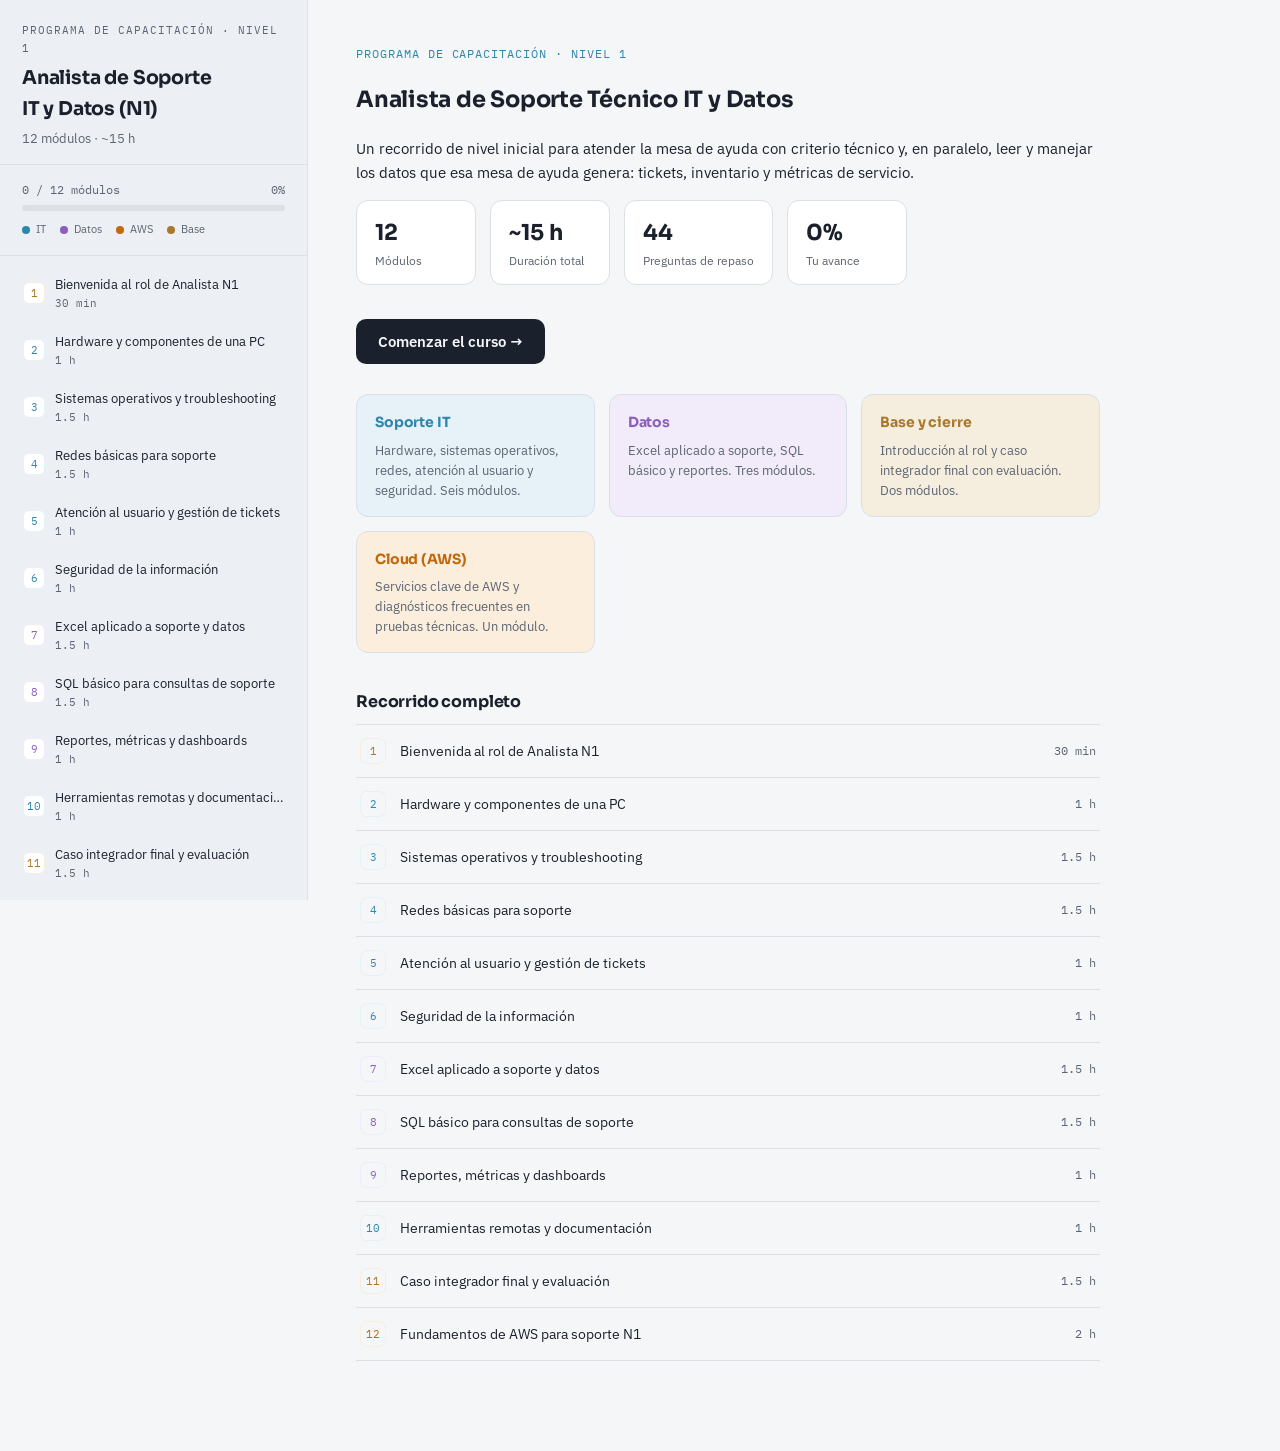
==== commit 065539f2: "Agrega modulo de AWS y autoevaluacion gamificada al curso N1 Incorpora un modulo de Fundamentos de A" ====
--- a/curso-soporte-n1.html
+++ b/curso-soporte-n1.html
@@ -4,7 +4,7 @@
 <meta charset="UTF-8" />
 <meta name="viewport" content="width=device-width, initial-scale=1.0" />
 <title>Soporte N1 IT y Datos</title>
-<meta name="description" content="Programa interactivo de capacitación para Analista de Soporte Técnico IT y Datos (N1): 11 módulos, ejercicios y autoevaluación." />
+<meta name="description" content="Programa interactivo de capacitación para Analista de Soporte Técnico IT y Datos (N1): 12 módulos (incluye AWS), ejercicios y autoevaluación gamificada con intentos limitados y preguntas aleatorias." />
 <link rel="stylesheet" href="https://fonts.googleapis.com/css2?family=Sora:wght@500;600;700&family=IBM+Plex+Sans:wght@400;500;600&family=IBM+Plex+Mono:wght@400;500;600&display=swap">
 <style>
 :root{
@@ -20,6 +20,8 @@
   --accent-data-soft:#F1EBFA;
   --accent-core:#A9782B;
   --accent-core-soft:#F5EEDF;
+  --accent-cloud:#C2680A;
+  --accent-cloud-soft:#FBEEDD;
   --success:#2F9E5B;
   --success-soft:#E4F5EB;
   --danger:#C4453B;
@@ -40,6 +42,8 @@
     --accent-data-soft:rgba(181,146,227,0.16);
     --accent-core:#D6AD57;
     --accent-core-soft:rgba(214,173,87,0.14);
+    --accent-cloud:#F0A868;
+    --accent-cloud-soft:rgba(240,168,104,0.14);
     --success:#4FBE81;
     --success-soft:rgba(79,190,129,0.14);
     --danger:#E1837A;
@@ -60,6 +64,8 @@
   --accent-data-soft:rgba(181,146,227,0.16);
   --accent-core:#D6AD57;
   --accent-core-soft:rgba(214,173,87,0.14);
+  --accent-cloud:#F0A868;
+  --accent-cloud-soft:rgba(240,168,104,0.14);
   --success:#4FBE81;
   --success-soft:rgba(79,190,129,0.14);
   --danger:#E1837A;
@@ -170,6 +176,7 @@
 .dot.it{background:var(--accent-it);}
 .dot.data{background:var(--accent-data);}
 .dot.core{background:var(--accent-core);}
+.dot.cloud{background:var(--accent-cloud);}
 
 .nav-list{
   list-style:none;
@@ -208,6 +215,7 @@
 .nav-btn.track-it .nav-num{color:var(--accent-it);border-color:var(--accent-it-soft);}
 .nav-btn.track-data .nav-num{color:var(--accent-data);border-color:var(--accent-data-soft);}
 .nav-btn.track-core .nav-num{color:var(--accent-core);border-color:var(--accent-core-soft);}
+.nav-btn.track-cloud .nav-num{color:var(--accent-cloud);border-color:var(--accent-cloud-soft);}
 .nav-btn.done .nav-num{background:var(--success-soft);color:var(--success);border-color:transparent;}
 .nav-text{flex:1;min-width:0;}
 .nav-title{font-size:13px;display:block;overflow:hidden;text-overflow:ellipsis;white-space:nowrap;}
@@ -279,6 +287,8 @@
 .track-card.data h3{color:var(--accent-data);}
 .track-card.core{background:var(--accent-core-soft);}
 .track-card.core h3{color:var(--accent-core);}
+.track-card.cloud{background:var(--accent-cloud-soft);}
+.track-card.cloud h3{color:var(--accent-cloud);}
 
 .roadmap{border-top:1px solid var(--border);margin-top:10px;}
 .road-row{
@@ -303,6 +313,7 @@
 .road-row.it .road-badge{color:var(--accent-it);border-color:var(--accent-it-soft);}
 .road-row.data .road-badge{color:var(--accent-data);border-color:var(--accent-data-soft);}
 .road-row.core .road-badge{color:var(--accent-core);border-color:var(--accent-core-soft);}
+.road-row.cloud .road-badge{color:var(--accent-cloud);border-color:var(--accent-cloud-soft);}
 .road-title{font-size:14px;flex:1;}
 .road-dur{font-family:"IBM Plex Mono";font-size:11.5px;color:var(--text-muted);}
 
@@ -324,6 +335,7 @@
 .track-pill.it{background:var(--accent-it-soft);color:var(--accent-it);}
 .track-pill.data{background:var(--accent-data-soft);color:var(--accent-data);}
 .track-pill.core{background:var(--accent-core-soft);color:var(--accent-core);}
+.track-pill.cloud{background:var(--accent-cloud-soft);color:var(--accent-cloud);}
 .dur-pill{font-family:"IBM Plex Mono";font-size:11.5px;color:var(--text-muted);}
 .mod-title{font-size:28px;margin:0 0 16px;}
 .objective-box{
@@ -339,6 +351,7 @@
 .track-it .objective-box{border-left-color:var(--accent-it);}
 .track-data .objective-box{border-left-color:var(--accent-data);}
 .track-core .objective-box{border-left-color:var(--accent-core);}
+.track-cloud .objective-box{border-left-color:var(--accent-cloud);}
 
 .section-block{margin-bottom:26px;}
 .section-block h3{font-size:17px;margin:0 0 8px;}
@@ -406,6 +419,15 @@
 .code-block .code-label{font-size:10.5px;color:var(--text-muted);text-transform:uppercase;letter-spacing:0.06em;margin-bottom:6px;font-family:"IBM Plex Mono";}
 .code-block pre{margin:0;font-family:"IBM Plex Mono";font-size:12.5px;line-height:1.55;white-space:pre-wrap;word-break:break-word;}
 
+.challenge-block{background:var(--surface-2);border:1px solid var(--border);border-radius:10px;padding:14px 16px;margin:14px 0;}
+.challenge-block .challenge-num{font-family:"IBM Plex Mono";font-size:10.5px;color:var(--text-muted);text-transform:uppercase;letter-spacing:0.06em;margin-bottom:6px;}
+.challenge-block .challenge-prompt{margin:0 0 10px;font-size:13.5px;}
+.challenge-reveal-btn{font-family:"IBM Plex Mono";font-size:11.5px;padding:6px 13px;border-radius:8px;border:1px solid var(--border);background:transparent;color:var(--text-muted);cursor:pointer;}
+.challenge-reveal-btn:hover{border-color:var(--accent-cloud);color:var(--accent-cloud);}
+.challenge-answer{display:none;margin-top:10px;}
+.challenge-answer.show{display:block;}
+.challenge-answer pre{margin:0;font-family:"IBM Plex Mono";font-size:12.5px;line-height:1.55;white-space:pre-wrap;word-break:break-word;background:var(--surface);border:1px solid var(--border);border-radius:8px;padding:10px 12px;}
+
 .exercise-box{
   background:var(--accent-core-soft);
   border:1px solid var(--border);
@@ -427,6 +449,9 @@
 .quiz{border-top:1px solid var(--border);padding-top:22px;margin-top:30px;}
 .quiz h3{font-size:16px;margin:0 0 4px;}
 .quiz > .quiz-sub{font-size:12.5px;color:var(--text-muted);margin:0 0 18px;}
+.quiz-head{display:flex;align-items:center;justify-content:space-between;gap:10px;flex-wrap:wrap;}
+.quiz-head h3{margin:0;}
+.attempt-pill{font-family:"IBM Plex Mono";font-size:11px;color:var(--text-muted);border:1px solid var(--border);border-radius:99px;padding:4px 11px;white-space:nowrap;}
 .q-block{margin-bottom:22px;}
 .q-text{font-size:13.5px;font-weight:600;margin:0 0 10px;}
 .q-options{display:flex;flex-direction:column;gap:7px;}
@@ -447,6 +472,17 @@
 .q-explain{font-size:12.5px;color:var(--text-muted);margin:8px 0 0;padding-left:2px;display:none;}
 .q-explain.show{display:block;}
 
+.lock-box, .pass-box{border-radius:12px;padding:18px 20px;margin-top:6px;border:1px solid var(--border);}
+.lock-box{background:var(--danger-soft);}
+.lock-box .tag{font-family:"IBM Plex Mono";font-size:10.5px;text-transform:uppercase;letter-spacing:0.07em;color:var(--danger);margin:0 0 8px;}
+.lock-box h4{margin:0 0 8px;font-size:15px;font-family:"Sora";color:var(--danger);}
+.lock-box p{margin:0 0 14px;font-size:13.5px;}
+.pass-box{background:var(--success-soft);}
+.pass-box .tag{font-family:"IBM Plex Mono";font-size:10.5px;text-transform:uppercase;letter-spacing:0.07em;color:var(--success);margin:0 0 8px;}
+.pass-box h4{margin:0 0 8px;font-size:15px;font-family:"Sora";color:var(--success);}
+.pass-box p{margin:0;font-size:13.5px;}
+.course-complete-banner{background:var(--success-soft);border:1px solid var(--success);border-radius:12px;padding:16px 20px;margin-bottom:24px;font-size:14px;}
+
 .mod-footer{
   display:flex;
   justify-content:space-between;
@@ -457,18 +493,8 @@
   gap:12px;
   flex-wrap:wrap;
 }
-.complete-btn{
-  font-family:"IBM Plex Sans";
-  font-weight:600;
-  font-size:13.5px;
-  padding:10px 18px;
-  border-radius:9px;
-  border:1px solid var(--success);
-  background:var(--success-soft);
-  color:var(--success);
-  cursor:pointer;
-}
-.complete-btn.done{background:var(--success);color:#fff;}
+.status-pill{font-family:"IBM Plex Mono";font-size:11.5px;padding:6px 13px;border-radius:99px;border:1px solid var(--border);color:var(--text-muted);}
+.status-pill.done{background:var(--success-soft);color:var(--success);border-color:transparent;}
 .nav-arrows{display:flex;gap:8px;}
 .arrow-btn{
   font-family:"IBM Plex Sans";
@@ -526,17 +552,18 @@
     <div class="sidebar-head">
       <p class="eyebrow">Programa de capacitación &middot; Nivel 1</p>
       <h1 id="sidebar-title">Analista de Soporte<br>IT y Datos (N1)</h1>
-      <p class="sub">11 módulos &middot; ~13 horas</p>
+      <p class="sub" id="sidebar-sub">12 módulos &middot; ~15 horas</p>
     </div>
     <div class="progress-wrap">
       <div class="progress-label">
-        <span id="progress-text">0 / 11 módulos</span>
+        <span id="progress-text">0 / 12 módulos</span>
         <span id="progress-pct">0%</span>
       </div>
       <div class="progress-track"><div class="progress-fill" id="progress-fill" style="width:0%"></div></div>
       <div class="legend">
         <span class="legend-item"><span class="dot it"></span>IT</span>
         <span class="legend-item"><span class="dot data"></span>Datos</span>
+        <span class="legend-item"><span class="dot cloud"></span>AWS</span>
         <span class="legend-item"><span class="dot core"></span>Base</span>
       </div>
     </div>
@@ -788,6 +815,57 @@
       {q:'¿Cuál es el paso final del ciclo de vida de un ticket, frecuentemente olvidado?', options:['Registrar el ticket','El cierre confirmado con el usuario','Asignar una categoría','Elegir el color del estado'], correct:1, explain:'Confirmar el cierre con el usuario evita que el problema se considere resuelto sin estarlo realmente.'},
       {q:'¿Qué caracteriza al rol de analista N1 según lo visto en todo el curso?', options:['Resolver todo sin nunca escalar nada','Combinar resolución técnica de primer nivel con manejo básico de datos, comunicación clara y documentación', 'Trabajar exclusivamente con bases de datos', 'Encargarse solo de la infraestructura de servidores'], correct:1, explain:'El hilo conductor del curso es esa combinación: técnica, datos, comunicación y documentación.'}
     ]
+  },
+  {
+    id:12, track:'cloud', title:'Fundamentos de AWS para soporte N1', duration:'2 h',
+    objective:'Conocer los servicios de AWS más relevantes para un analista N1 (IAM, EC2, S3, CloudWatch, VPC y Systems Manager) y practicar los comandos de AWS CLI y los diagnósticos más probables en una prueba técnica.',
+    content:[
+      {type:'p', text:'Cuando la mesa de ayuda da soporte sobre recursos en AWS, el N1 deja de tratar solo con PCs de escritorio: también recibe pedidos como "no puedo entrar al bucket de reportes", "la instancia no responde" o "se disparó una alarma de CPU". No hace falta administrar la cuenta de AWS a fondo, pero sí reconocer los servicios básicos, saber leer un mensaje de error de permisos y usar algunos comandos de consola para diagnosticar antes de escalar.'},
+      {type:'table', caption:'Servicios de AWS que un N1 debería reconocer', columns:['Servicio','Qué es','Tarea típica de un N1'], rows:[
+        ['IAM','Gestión de identidades, permisos y accesos','Revisar por qué un usuario recibe "Access Denied"'],
+        ['EC2','Servidores virtuales (instancias)','Ver el estado de una instancia, reiniciarla, revisar su Security Group'],
+        ['S3','Almacenamiento de archivos en buckets','Verificar permisos de un bucket, listar o subir un archivo'],
+        ['CloudWatch','Métricas, logs y alarmas','Revisar el uso de CPU o una alarma disparada'],
+        ['VPC','Red privada de la cuenta (subredes, rutas)','Diagnosticar por qué una instancia no tiene conectividad'],
+        ['Systems Manager (SSM)','Gestión remota de instancias','Conectarse a una instancia sin abrir puertos SSH/RDP']
+      ]},
+      {type:'p', text:'En IAM, los permisos se organizan en usuarios, grupos y roles, a los que se les adjuntan políticas (documentos JSON que dicen qué acciones están permitidas sobre qué recursos). El principio de menor privilegio dice que cada usuario o rol debe tener solo los permisos que necesita para su tarea, ni uno más. Un rol se diferencia de un usuario en que no tiene credenciales permanentes: se "asume" temporalmente, algo típico cuando una aplicación o un servicio necesita acceso a otro recurso de AWS.'},
+      {type:'code', label:'Ejemplo: política IAM de solo lectura sobre un bucket S3', code:'{\n  "Version": "2012-10-17",\n  "Statement": [\n    {\n      "Effect": "Allow",\n      "Action": ["s3:GetObject", "s3:ListBucket"],\n      "Resource": [\n        "arn:aws:s3:::reportes-mensuales",\n        "arn:aws:s3:::reportes-mensuales/*"\n      ]\n    }\n  ]\n}'},
+      {type:'p', text:'Un caso frecuente de prueba técnica es leer una política como esta y responder qué puede y qué no puede hacer el usuario: en el ejemplo, puede listar el bucket y leer objetos, pero no puede subir, borrar ni modificar nada, porque esas acciones (PutObject, DeleteObject) no están en la lista de Action.'},
+      {type:'p', text:'Para EC2, lo esencial es reconocer los estados de una instancia (pending, running, stopping, stopped, terminated) y saber que el acceso de red se controla en dos capas: el Security Group, que funciona a nivel de instancia y es stateful (si permite la entrada, la respuesta de salida se permite automáticamente), y la NACL, que funciona a nivel de subred y es stateless (hay que permitir explícitamente el tráfico de ida y de vuelta).'},
+      {type:'table', caption:'Comandos de AWS CLI más probables en una prueba técnica de N1', columns:['Comando','Qué hace'], rows:[
+        ['aws ec2 describe-instances','Muestra el detalle y estado de las instancias EC2'],
+        ['aws ec2 start-instances --instance-ids i-xxxx','Enciende una instancia detenida'],
+        ['aws ec2 stop-instances --instance-ids i-xxxx','Detiene una instancia en ejecución'],
+        ['aws s3 ls s3://nombre-bucket/','Lista el contenido de un bucket S3'],
+        ['aws s3 cp archivo.txt s3://nombre-bucket/','Sube un archivo a un bucket S3'],
+        ['aws iam list-attached-user-policies --user-name juan','Lista las políticas IAM adjuntas a un usuario'],
+        ['aws ec2 describe-security-groups','Muestra las reglas de entrada/salida de los Security Groups'],
+        ['aws cloudwatch describe-alarms','Lista las alarmas configuradas y su estado actual']
+      ]},
+      {type:'p', text:'CloudWatch centraliza la observabilidad: métricas (como CPUUtilization de una instancia), logs (por ejemplo, de una aplicación) y alarmas, que notifican o disparan una acción cuando una métrica supera un umbral. Ante un ticket de "la instancia va lenta", revisar la métrica de CPU y memoria en CloudWatch suele ser más rápido y confiable que conectarse a adivinar.'},
+      {type:'p', text:'En VPC, si una instancia en una subred privada no responde desde internet, el orden de diagnóstico es: revisar las reglas del Security Group, después la NACL de la subred, y por último la tabla de rutas (¿la subred tiene salida a través de un Internet Gateway o un NAT Gateway, según corresponda?). La mayoría de los "no puedo conectarme" de red en AWS se resuelven en una de estas tres capas.'},
+      {type:'p', text:'Por último, AWS Systems Manager, y en particular Session Manager, permite conectarse a una instancia EC2 sin necesidad de abrir el puerto 22 (SSH) o 3389 (RDP) ni asignarle una IP pública, lo que lo convierte en la forma recomendada de dar soporte remoto sobre instancias en un entorno con buenas prácticas de seguridad.'},
+      {type:'p', text:'La mejor forma de no trabarse con la sintaxis de la AWS CLI en una prueba técnica es practicarla de memoria. Intentá escribir el comando antes de revelar la respuesta en cada uno de estos casos:'},
+      {type:'challenge', prompt:'Un usuario dice que no encuentra el archivo "informe-julio.pdf". Escribí el comando para listar el contenido del bucket "reportes-mensuales".', answer:'aws s3 ls s3://reportes-mensuales/'},
+      {type:'challenge', prompt:'Necesitás subir el archivo "informe-julio.pdf" (que está en tu carpeta actual) al bucket "reportes-mensuales".', answer:'aws s3 cp informe-julio.pdf s3://reportes-mensuales/'},
+      {type:'challenge', prompt:'Te piden encender la instancia con id "i-0abc123456789", que aparece como "stopped".', answer:'aws ec2 start-instances --instance-ids i-0abc123456789'},
+      {type:'challenge', prompt:'Antes de escalar un ticket de "no puedo conectarme por SSH", querés revisar las reglas de entrada/salida de los Security Groups de la cuenta.', answer:'aws ec2 describe-security-groups'},
+      {type:'challenge', prompt:'Un usuario llamado "juan" reporta "Access Denied" en S3. Escribí el comando para ver qué políticas IAM tiene adjuntas.', answer:'aws iam list-attached-user-policies --user-name juan'},
+      {type:'challenge', prompt:'Llegó una alerta de CPU alta. Escribí el comando para ver el estado actual de las alarmas configuradas en CloudWatch.', answer:'aws cloudwatch describe-alarms'}
+    ],
+    exercise:{title:'Diagnóstico técnico estilo prueba de N1 en AWS', body:'Resolvé estos tres escenarios cortos, como si fueran parte de una prueba técnica: (1) Un usuario reporta "Access Denied" al intentar leer un archivo del bucket "reportes-mensuales". Indicá qué comando de AWS CLI usarías para revisar las políticas del usuario y qué mirarías dentro del JSON de la política. (2) Una instancia EC2 en una subred privada no responde. Enumerá, en orden, las tres capas de red que revisarías antes de escalar. (3) Escribí el comando de AWS CLI para verificar el estado actual de una instancia con id "i-0abc123456789".'},
+    quiz:[
+      {q:'¿Qué principio de seguridad establece que un usuario o rol de IAM debe tener solo los permisos estrictamente necesarios para su tarea?', options:['Alta disponibilidad','Principio de menor privilegio','Elasticidad automática','Failover multi-región'], correct:1, explain:'El principio de menor privilegio reduce el riesgo limitando los accesos a lo imprescindible.'},
+      {q:'Un usuario reporta "Access Denied" al leer un archivo en S3. ¿Qué deberías revisar primero como N1?', options:['Reiniciar la instancia EC2 más cercana','Las políticas IAM asociadas al usuario o rol y la política del bucket','El estado del Security Group','La configuración DNS de Route 53'], correct:1, explain:'Los errores de Access Denied en S3 casi siempre se deben a permisos IAM o a la política del bucket, no a red ni a cómputo.'},
+      {q:'¿Qué comando de AWS CLI usarías para ver el estado actual de una instancia EC2?', options:['aws ec2 describe-instances','aws s3 ls','aws iam list-users','aws logs tail'], correct:0, explain:'describe-instances devuelve el detalle y el estado de las instancias EC2 de la cuenta.'},
+      {q:'¿Cuál es la diferencia clave entre un Security Group y una NACL en una VPC?', options:['No hay diferencia, son lo mismo','El Security Group es stateful y actúa a nivel de instancia; la NACL es stateless y actúa a nivel de subred','La NACL solo aplica a buckets de S3','El Security Group solo permite tráfico saliente'], correct:1, explain:'Los Security Groups son stateful y operan a nivel de instancia; las NACL son stateless y actúan a nivel de subred.'},
+      {q:'¿Para qué sirve AWS Systems Manager Session Manager en el trabajo de un N1?', options:['Para facturar los servicios de AWS', 'Para conectarse a una instancia EC2 sin abrir puertos SSH/RDP ni usar una IP pública', 'Para crear buckets de S3', 'Para configurar zonas DNS'], correct:1, explain:'Session Manager permite acceso remoto seguro sin exponer puertos de administración ni requerir IP pública.'},
+      {q:'¿Qué servicio usarías para revisar métricas como el uso de CPU de una instancia EC2 y configurar una alarma?', options:['IAM','CloudWatch','Route 53','VPC'], correct:1, explain:'CloudWatch centraliza métricas, logs y alarmas de los recursos de AWS.'},
+      {q:'¿Qué comando de AWS CLI lista el contenido de un bucket S3?', options:['aws s3 ls s3://nombre-bucket/','aws ec2 describe-instances','aws iam list-roles','aws cloudwatch describe-alarms'], correct:0, explain:'aws s3 ls apuntando a la ruta del bucket lista sus objetos.'},
+      {q:'En IAM, ¿qué es un rol (role) a diferencia de un usuario?', options:['Una identidad temporal sin credenciales permanentes, que puede "asumir" un usuario, servicio o cuenta externa','Es idéntico a un usuario, solo cambia el nombre','Existe únicamente para tareas de facturación','Reemplaza a los grupos de usuarios'], correct:0, explain:'Los roles otorgan permisos temporales que se asumen, a diferencia de los usuarios con credenciales de larga duración.'},
+      {q:'Una instancia EC2 en una subred privada no puede recibir conexiones esperadas. Antes de escalar, ¿qué deberías revisar como N1?', options:['El nombre asignado a la instancia','Las reglas del Security Group, la NACL de la subred y la tabla de rutas hacia el gateway correspondiente','El idioma configurado en la consola de AWS','El plan de soporte contratado con AWS'], correct:1, explain:'La conectividad en una VPC depende de Security Groups, NACLs y la tabla de rutas hacia el Internet Gateway o NAT Gateway.'}
+    ]
   }
 ];
 
@@ -796,12 +874,13 @@
 function loadProgress(){
   try{
     var raw = localStorage.getItem(STORAGE_KEY);
-    if(!raw) return {completed:[]};
+    if(!raw) return {completed:[], attempts:{}};
     var parsed = JSON.parse(raw);
-    if(!parsed || !Array.isArray(parsed.completed)) return {completed:[]};
+    if(!parsed || !Array.isArray(parsed.completed)) return {completed:[], attempts:{}};
+    if(!parsed.attempts || typeof parsed.attempts !== 'object') parsed.attempts = {};
     return parsed;
   }catch(e){
-    return {completed:[]};
+    return {completed:[], attempts:{}};
   }
 }
 function saveProgress(p){
@@ -811,11 +890,64 @@
 var progress = loadProgress();
 var currentId = 0; // 0 = landing
 
-var trackLabel = {it:'IT', data:'Datos', core:'Base'};
+var trackLabel = {it:'IT', data:'Datos', core:'Base', cloud:'Cloud'};
+
+var MAX_ATTEMPTS = 3;
+var ROUND_SIZE = 5;
+var roundStates = {};
 
 function isDone(id){ return progress.completed.indexOf(id) !== -1; }
 
-function totalDuration(){ return '~13 h'; }
+function attemptsUsed(id){ return progress.attempts[id] || 0; }
+function attemptsLeft(id){ return Math.max(0, MAX_ATTEMPTS - attemptsUsed(id)); }
+function isLocked(id){ return !isDone(id) && attemptsLeft(id) <= 0; }
+
+function shuffleArray(arr){
+  var a = arr.slice();
+  for(var i = a.length - 1; i > 0; i--){
+    var j = Math.floor(Math.random() * (i + 1));
+    var tmp = a[i]; a[i] = a[j]; a[j] = tmp;
+  }
+  return a;
+}
+
+function shuffleOptions(q){
+  var order = shuffleArray(q.options.map(function(opt, i){ return i; }));
+  var options = order.map(function(i){ return q.options[i]; });
+  var correct = order.indexOf(q.correct);
+  return {q:q.q, options:options, correct:correct, explain:q.explain};
+}
+
+function buildRound(m){
+  var size = Math.min(ROUND_SIZE, m.quiz.length);
+  var picked = shuffleArray(m.quiz).slice(0, size);
+  return picked.map(shuffleOptions);
+}
+
+function getRound(id, m){
+  if(!roundStates[id]) roundStates[id] = {round: buildRound(m), step: 0};
+  return roundStates[id];
+}
+
+function resetRound(id, m){
+  roundStates[id] = {round: buildRound(m), step: 0};
+  return roundStates[id];
+}
+
+function totalDuration(){
+  var totalHours = MODULES.reduce(function(sum, m){
+    var match = /([\d.]+)\s*(h|min)/.exec(m.duration);
+    if(!match) return sum;
+    var value = parseFloat(match[1]);
+    return sum + (match[2] === 'min' ? value / 60 : value);
+  }, 0);
+  var rounded = Math.round(totalHours * 10) / 10;
+  return '~' + (rounded % 1 === 0 ? rounded.toFixed(0) : rounded) + ' h';
+}
+
+function totalQuestions(){
+  return MODULES.reduce(function(sum, m){ return sum + m.quiz.length; }, 0);
+}
 
 function renderSidebar(){
   var list = document.getElementById('nav-list');
@@ -838,6 +970,8 @@
   document.getElementById('progress-text').textContent = doneCount + ' / ' + MODULES.length + ' módulos';
   document.getElementById('progress-pct').textContent = pct + '%';
   document.getElementById('progress-fill').style.width = pct + '%';
+  var sub = document.getElementById('sidebar-sub');
+  if(sub) sub.textContent = MODULES.length + ' módulos · ' + totalDuration();
 }
 
 function blockToHtml(block){
@@ -857,6 +991,12 @@
   if(block.type === 'code'){
     return '<div class="code-block">' + (block.label ? '<div class="code-label">' + block.label + '</div>' : '') + '<pre>' + escapeHtml(block.code) + '</pre></div>';
   }
+  if(block.type === 'challenge'){
+    return '<div class="challenge-block challenge-item"><p class="challenge-num">Practica de consola</p>' +
+      '<p class="challenge-prompt">' + block.prompt + '</p>' +
+      '<button class="challenge-reveal-btn" type="button">Ver comando</button>' +
+      '<div class="challenge-answer"><pre>' + escapeHtml(block.answer) + '</pre></div></div>';
+  }
   return '';
 }
 
@@ -873,21 +1013,28 @@
       '<span class="road-dur">' + m.duration + '</span></div>';
   }).join('');
 
+  var doneCount = progress.completed.length;
+  var allDone = doneCount === MODULES.length;
+  var banner = allDone ?
+    '<div class="course-complete-banner">&#127881; <b>¡Curso completado!</b> Superaste los ' + MODULES.length + ' módulos y sus autoevaluaciones. Repasá cualquier módulo en modo práctica cuando quieras.</div>' : '';
+
   el.innerHTML =
     '<p class="hero-kicker">Programa de capacitación &middot; Nivel 1</p>' +
     '<h2>Analista de Soporte Técnico IT y Datos</h2>' +
     '<p class="lead">Un recorrido de nivel inicial para atender la mesa de ayuda con criterio técnico y, en paralelo, leer y manejar los datos que esa mesa de ayuda genera: tickets, inventario y métricas de servicio.</p>' +
+    banner +
     '<div class="stat-row">' +
-      '<div class="stat-card"><div class="num">11</div><div class="lbl">Módulos</div></div>' +
+      '<div class="stat-card"><div class="num">' + MODULES.length + '</div><div class="lbl">Módulos</div></div>' +
       '<div class="stat-card"><div class="num">' + totalDuration() + '</div><div class="lbl">Duración total</div></div>' +
-      '<div class="stat-card"><div class="num">33</div><div class="lbl">Preguntas de repaso</div></div>' +
+      '<div class="stat-card"><div class="num">' + totalQuestions() + '</div><div class="lbl">Preguntas de repaso</div></div>' +
       '<div class="stat-card"><div class="num" id="landing-pct">0%</div><div class="lbl">Tu avance</div></div>' +
     '</div>' +
     '<button class="start-btn" id="start-btn">Comenzar el curso &#8594;</button>' +
     '<div class="track-legend-cards">' +
-      '<div class="track-card it"><h3>Soporte IT</h3><p>Hardware, sistemas operativos, redes, atención al usuario y seguridad. Cinco módulos.</p></div>' +
+      '<div class="track-card it"><h3>Soporte IT</h3><p>Hardware, sistemas operativos, redes, atención al usuario y seguridad. Seis módulos.</p></div>' +
       '<div class="track-card data"><h3>Datos</h3><p>Excel aplicado a soporte, SQL básico y reportes. Tres módulos.</p></div>' +
-      '<div class="track-card core"><h3>Base y cierre</h3><p>Introducción al rol y caso integrador final con evaluación. Tres módulos.</p></div>' +
+      '<div class="track-card core"><h3>Base y cierre</h3><p>Introducción al rol y caso integrador final con evaluación. Dos módulos.</p></div>' +
+      '<div class="track-card cloud"><h3>Cloud (AWS)</h3><p>Servicios clave de AWS y diagnósticos frecuentes en pruebas técnicas. Un módulo.</p></div>' +
     '</div>' +
     '<h3 style="font-size:16px;margin-bottom:2px;">Recorrido completo</h3>' +
     '<div class="roadmap">' + roadmap + '</div>';
@@ -896,8 +1043,119 @@
   Array.prototype.forEach.call(el.querySelectorAll('.road-row'), function(row){
     row.addEventListener('click', function(){ goTo(parseInt(row.getAttribute('data-id'), 10)); });
   });
-  var doneCount = progress.completed.length;
   document.getElementById('landing-pct').textContent = Math.round((doneCount / MODULES.length) * 100) + '%';
+}
+
+function renderQuiz(m, mount){
+  if(isDone(m.id)){ renderPracticeQuiz(m, mount); return; }
+  if(isLocked(m.id)){ renderLockedQuiz(m, mount); return; }
+  renderGauntletQuiz(m, mount);
+}
+
+function renderPracticeQuiz(m, mount){
+  var round = buildRound(m);
+  var itemsHtml = round.map(function(q, qi){
+    var opts = q.options.map(function(opt, oi){
+      return '<button class="q-opt" data-q="' + qi + '" data-opt="' + oi + '">' + opt + '</button>';
+    }).join('');
+    return '<div class="q-block">' +
+      '<p class="q-text">' + (qi+1) + '. ' + q.q + '</p>' +
+      '<div class="q-options">' + opts + '</div>' +
+      '<p class="q-explain" id="practice-explain-' + qi + '">' + q.explain + '</p>' +
+      '</div>';
+  }).join('');
+
+  mount.innerHTML =
+    '<div class="quiz-head"><h3>Autoevaluación</h3><span class="attempt-pill">Modo práctica &middot; sin límite de intentos</span></div>' +
+    '<p class="quiz-sub">Ya completaste este módulo. Repasá con preguntas aleatorias; elegí una opción para ver si es correcta.</p>' +
+    itemsHtml;
+
+  Array.prototype.forEach.call(mount.querySelectorAll('.q-opt'), function(btn){
+    btn.addEventListener('click', function(){
+      var qi = parseInt(btn.getAttribute('data-q'), 10);
+      var oi = parseInt(btn.getAttribute('data-opt'), 10);
+      var q = round[qi];
+      var group = mount.querySelectorAll('.q-opt[data-q="' + qi + '"]');
+      Array.prototype.forEach.call(group, function(b, i){
+        b.disabled = true;
+        if(i === q.correct) b.classList.add('correct');
+        else if(i === oi) b.classList.add('incorrect');
+      });
+      document.getElementById('practice-explain-' + qi).classList.add('show');
+    });
+  });
+}
+
+function renderLockedQuiz(m, mount){
+  mount.innerHTML =
+    '<div class="quiz-head"><h3>Autoevaluación</h3><span class="attempt-pill">0 intentos restantes</span></div>' +
+    '<div class="lock-box">' +
+      '<p class="tag">Intentos agotados</p>' +
+      '<h4>Repasá el contenido antes de volver a intentar</h4>' +
+      '<p>Usaste los ' + MAX_ATTEMPTS + ' intentos disponibles para este módulo sin completarlo. Volvé a leer la teoría y el ejercicio, y reiniciá los intentos cuando estés listo/a.</p>' +
+      '<button class="start-btn" id="reset-attempts-btn" style="padding:10px 18px;font-size:13.5px;">Repasar contenido y reiniciar intentos</button>' +
+    '</div>';
+
+  document.getElementById('reset-attempts-btn').addEventListener('click', function(){
+    delete progress.attempts[m.id];
+    saveProgress(progress);
+    delete roundStates[m.id];
+    window.scrollTo(0,0);
+    renderModule(m.id);
+  });
+}
+
+function renderGauntletQuiz(m, mount){
+  var state = getRound(m.id, m);
+  var q = state.round[state.step];
+  var opts = q.options.map(function(opt, oi){
+    return '<button class="q-opt" data-opt="' + oi + '">' + opt + '</button>';
+  }).join('');
+
+  mount.innerHTML =
+    '<div class="quiz-head"><h3>Autoevaluación</h3><span class="attempt-pill">Intento ' + (attemptsUsed(m.id)+1) + ' / ' + MAX_ATTEMPTS + ' &middot; pregunta ' + (state.step+1) + ' / ' + state.round.length + '</span></div>' +
+    '<p class="quiz-sub">Respondé todas las preguntas de la ronda sin fallar para completar el módulo. Un error reinicia la ronda con preguntas nuevas.</p>' +
+    '<div class="q-block">' +
+      '<p class="q-text">' + q.q + '</p>' +
+      '<div class="q-options">' + opts + '</div>' +
+      '<p class="q-explain">' + q.explain + '</p>' +
+    '</div>';
+
+  var explainEl = mount.querySelector('.q-explain');
+
+  Array.prototype.forEach.call(mount.querySelectorAll('.q-opt'), function(btn){
+    btn.addEventListener('click', function(){
+      var oi = parseInt(btn.getAttribute('data-opt'), 10);
+      var correct = oi === q.correct;
+      Array.prototype.forEach.call(mount.querySelectorAll('.q-opt'), function(b, i){
+        b.disabled = true;
+        if(i === q.correct) b.classList.add('correct');
+        else if(i === oi) b.classList.add('incorrect');
+      });
+      explainEl.classList.add('show');
+
+      setTimeout(function(){
+        if(correct){
+          if(state.step === state.round.length - 1){
+            if(!isDone(m.id)) progress.completed.push(m.id);
+            delete progress.attempts[m.id];
+            saveProgress(progress);
+            delete roundStates[m.id];
+            renderSidebar();
+            renderModule(m.id);
+          } else {
+            state.step += 1;
+            renderGauntletQuiz(m, mount);
+          }
+        } else {
+          progress.attempts[m.id] = attemptsUsed(m.id) + 1;
+          saveProgress(progress);
+          delete roundStates[m.id];
+          renderQuiz(m, mount);
+        }
+      }, 900);
+    });
+  });
 }
 
 function renderModule(id){
@@ -907,21 +1165,10 @@
   el.className = 'view active track-' + m.track;
 
   var contentHtml = m.content.map(function(section){
-    if(section.type === 'p' || section.type === 'table' || section.type === 'steps' || section.type === 'code'){
+    if(section.type === 'p' || section.type === 'table' || section.type === 'steps' || section.type === 'code' || section.type === 'challenge'){
       return blockToHtml(section);
     }
     return '';
-  }).join('');
-
-  var quizHtml = m.quiz.map(function(q, qi){
-    var opts = q.options.map(function(opt, oi){
-      return '<button class="q-opt" data-mod="' + m.id + '" data-q="' + qi + '" data-opt="' + oi + '">' + opt + '</button>';
-    }).join('');
-    return '<div class="q-block">' +
-      '<p class="q-text">' + (qi+1) + '. ' + q.q + '</p>' +
-      '<div class="q-options">' + opts + '</div>' +
-      '<p class="q-explain" id="explain-' + m.id + '-' + qi + '">' + q.explain + '</p>' +
-      '</div>';
   }).join('');
 
   el.innerHTML =
@@ -933,38 +1180,25 @@
     '<div class="objective-box"><b>Objetivo del módulo</b>' + m.objective + '</div>' +
     contentHtml +
     '<div class="exercise-box"><p class="tag">Ejercicio práctico</p><h4>' + m.exercise.title + '</h4><p>' + m.exercise.body + '</p></div>' +
-    '<div class="quiz"><h3>Autoevaluación</h3><p class="quiz-sub">Elegí una opción por pregunta para ver si es correcta.</p>' + quizHtml + '</div>' +
+    '<div class="quiz" id="quiz-mount"></div>' +
     '<div class="mod-footer">' +
-      '<button class="complete-btn' + (isDone(m.id) ? ' done' : '') + '" id="complete-btn">' + (isDone(m.id) ? '✓ Módulo completado' : 'Marcar módulo como completado') + '</button>' +
+      '<span class="status-pill' + (isDone(m.id) ? ' done' : '') + '">' + (isDone(m.id) ? '✓ Módulo completado' : 'Módulo pendiente') + '</span>' +
       '<div class="nav-arrows">' +
         '<button class="arrow-btn" id="prev-btn"' + (idx === 0 ? ' disabled' : '') + '>&#8592; Anterior</button>' +
         '<button class="arrow-btn" id="next-btn"' + (idx === MODULES.length - 1 ? ' disabled' : '') + '>Siguiente &#8594;</button>' +
       '</div>' +
     '</div>';
 
-  Array.prototype.forEach.call(el.querySelectorAll('.q-opt'), function(btn){
+  renderQuiz(m, document.getElementById('quiz-mount'));
+
+  Array.prototype.forEach.call(el.querySelectorAll('.challenge-reveal-btn'), function(btn){
     btn.addEventListener('click', function(){
-      var qi = parseInt(btn.getAttribute('data-q'), 10);
-      var oi = parseInt(btn.getAttribute('data-opt'), 10);
-      var q = m.quiz[qi];
-      var group = el.querySelectorAll('.q-opt[data-q="' + qi + '"]');
-      Array.prototype.forEach.call(group, function(b, i){
-        b.disabled = true;
-        if(i === q.correct) b.classList.add('correct');
-        else if(i === oi) b.classList.add('incorrect');
-      });
-      document.getElementById('explain-' + m.id + '-' + qi).classList.add('show');
+      var answer = btn.nextElementSibling;
+      var showing = answer.classList.toggle('show');
+      btn.textContent = showing ? 'Ocultar comando' : 'Ver comando';
     });
   });
 
-  document.getElementById('complete-btn').addEventListener('click', function(){
-    if(!isDone(m.id)){
-      progress.completed.push(m.id);
-      saveProgress(progress);
-      renderSidebar();
-      renderModule(m.id);
-    }
-  });
   var prevBtn = document.getElementById('prev-btn');
   var nextBtn = document.getElementById('next-btn');
   if(prevBtn) prevBtn.addEventListener('click', function(){ if(idx > 0) goTo(MODULES[idx-1].id); });
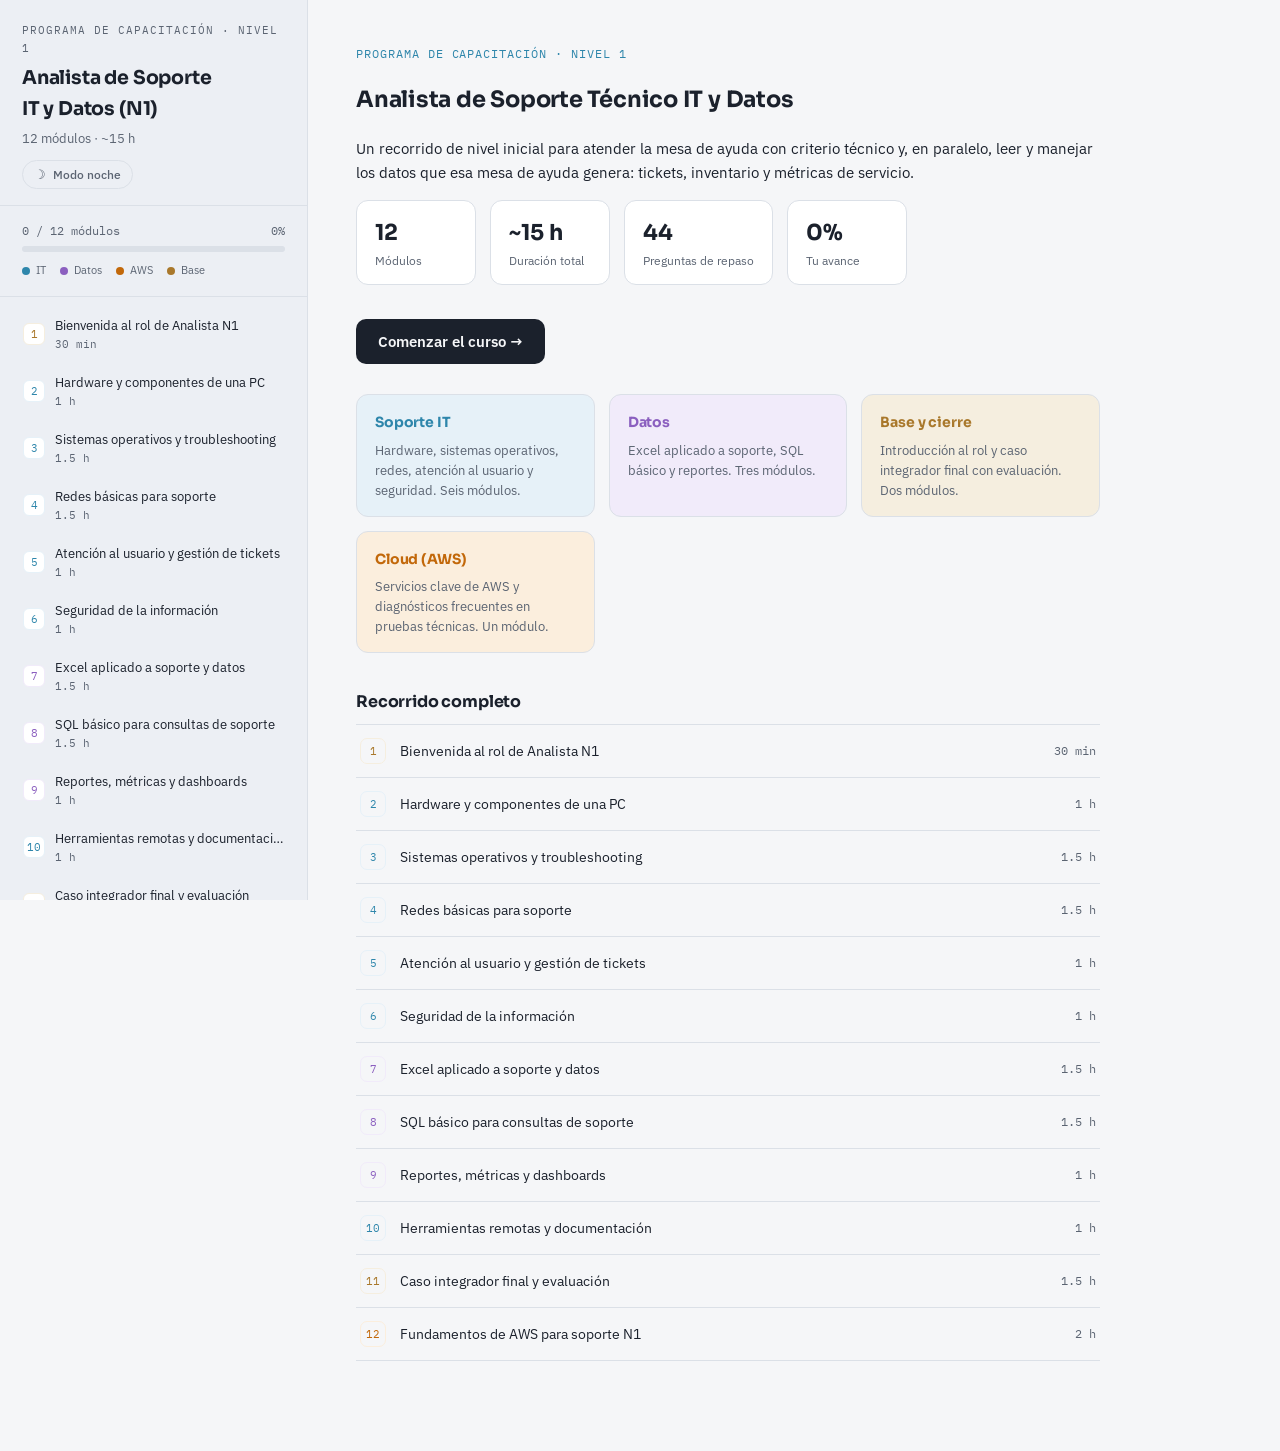
==== commit 3a336d9e: "Agrega boton de tema claro/oscuro al curso N1 El CSS ya definia ambos temas via data-theme, pero sol" ====
--- a/curso-soporte-n1.html
+++ b/curso-soporte-n1.html
@@ -6,6 +6,15 @@
 <title>Soporte N1 IT y Datos</title>
 <meta name="description" content="Programa interactivo de capacitación para Analista de Soporte Técnico IT y Datos (N1): 12 módulos (incluye AWS), ejercicios y autoevaluación gamificada con intentos limitados y preguntas aleatorias." />
 <link rel="stylesheet" href="https://fonts.googleapis.com/css2?family=Sora:wght@500;600;700&family=IBM+Plex+Sans:wght@400;500;600&family=IBM+Plex+Mono:wght@400;500;600&display=swap">
+<script>
+// Se aplica antes del primer render para evitar un parpadeo del tema incorrecto.
+(function(){
+  try{
+    var t = localStorage.getItem('n1-course-theme-v1');
+    if(t === 'light' || t === 'dark'){ document.documentElement.setAttribute('data-theme', t); }
+  }catch(e){}
+})();
+</script>
 <style>
 :root{
   --bg:#F5F6F8;
@@ -134,6 +143,34 @@
   font-size:12.5px;
   color:var(--text-muted);
   margin:0;
+}
+.theme-toggle{
+  display:inline-flex;
+  align-items:center;
+  gap:7px;
+  margin-top:12px;
+  padding:6px 11px;
+  font-family:"IBM Plex Sans", sans-serif;
+  font-size:12px;
+  font-weight:500;
+  color:var(--text-muted);
+  background:var(--surface-2);
+  border:1px solid var(--border);
+  border-radius:999px;
+  cursor:pointer;
+  transition:color .15s ease, border-color .15s ease;
+}
+.theme-toggle:hover{
+  color:var(--text);
+  border-color:var(--accent-it);
+}
+.theme-toggle:focus-visible{
+  outline:2px solid var(--accent-it);
+  outline-offset:2px;
+}
+.theme-toggle .theme-icon{
+  font-size:13px;
+  line-height:1;
 }
 .progress-wrap{
   padding:16px 22px;
@@ -553,6 +590,10 @@
       <p class="eyebrow">Programa de capacitación &middot; Nivel 1</p>
       <h1 id="sidebar-title">Analista de Soporte<br>IT y Datos (N1)</h1>
       <p class="sub" id="sidebar-sub">12 módulos &middot; ~15 horas</p>
+      <button class="theme-toggle" id="theme-toggle" type="button" aria-pressed="false">
+        <span class="theme-icon" id="theme-icon" aria-hidden="true">&#9789;</span>
+        <span id="theme-label">Modo noche</span>
+      </button>
     </div>
     <div class="progress-wrap">
       <div class="progress-label">
@@ -1227,6 +1268,31 @@
   document.getElementById('nav-list').classList.toggle('open');
 });
 
+var THEME_KEY = 'n1-course-theme-v1';
+var themeBtn = document.getElementById('theme-toggle');
+var themeIcon = document.getElementById('theme-icon');
+var themeLabel = document.getElementById('theme-label');
+
+function currentTheme(){
+  var saved = document.documentElement.getAttribute('data-theme');
+  if(saved) return saved;
+  return window.matchMedia('(prefers-color-scheme: dark)').matches ? 'dark' : 'light';
+}
+function paintThemeButton(theme){
+  var isDark = theme === 'dark';
+  themeIcon.innerHTML = isDark ? '&#9788;' : '&#9789;';
+  themeLabel.textContent = isDark ? 'Modo día' : 'Modo noche';
+  themeBtn.setAttribute('aria-pressed', isDark ? 'true' : 'false');
+  themeBtn.setAttribute('aria-label', isDark ? 'Cambiar a modo día' : 'Cambiar a modo noche');
+}
+themeBtn.addEventListener('click', function(){
+  var next = currentTheme() === 'dark' ? 'light' : 'dark';
+  document.documentElement.setAttribute('data-theme', next);
+  try{ localStorage.setItem(THEME_KEY, next); }catch(e){}
+  paintThemeButton(next);
+});
+
+paintThemeButton(currentTheme());
 renderSidebar();
 renderLanding();
 
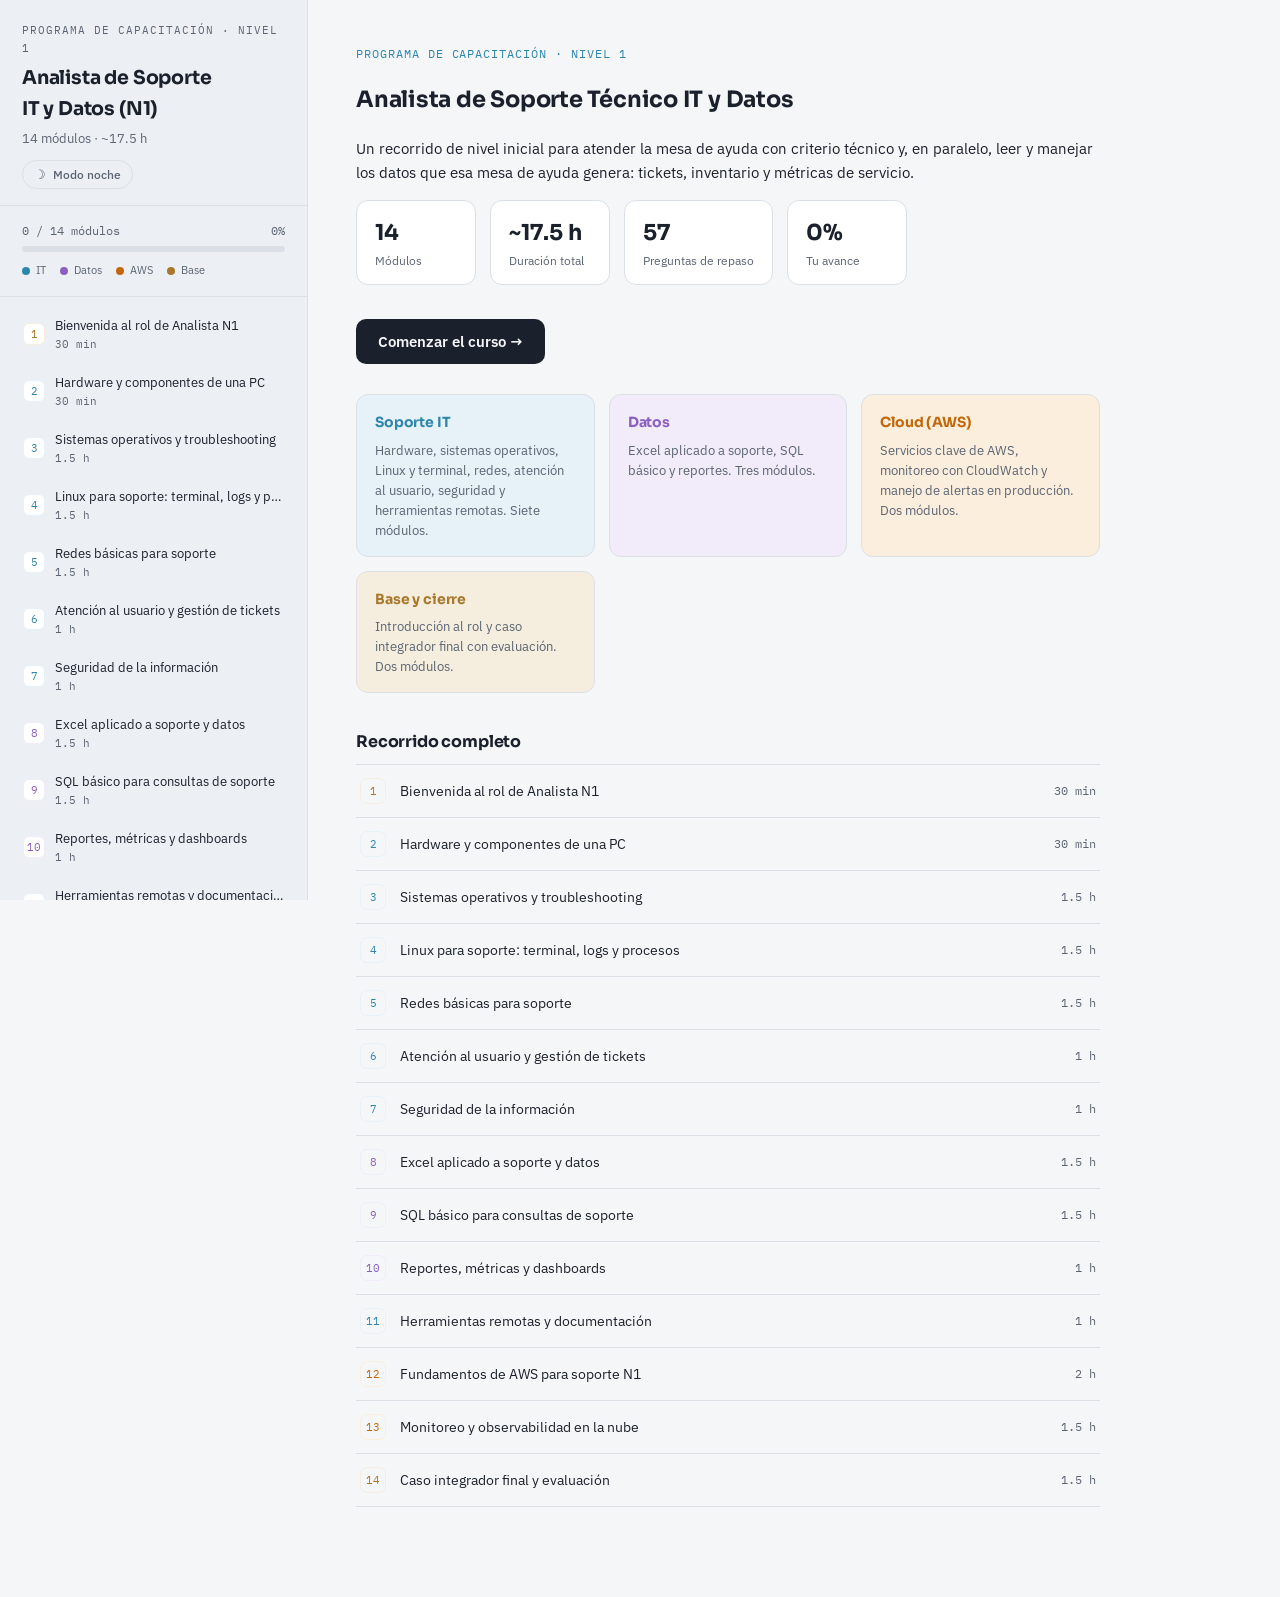
==== commit 57a32dc9: "Rebalancea el temario del curso N1 hacia Linux y nube El puesto al que apunta el curso opera servici" ====
--- a/curso-soporte-n1.html
+++ b/curso-soporte-n1.html
@@ -4,7 +4,7 @@
 <meta charset="UTF-8" />
 <meta name="viewport" content="width=device-width, initial-scale=1.0" />
 <title>Soporte N1 IT y Datos</title>
-<meta name="description" content="Programa interactivo de capacitación para Analista de Soporte Técnico IT y Datos (N1): 12 módulos (incluye AWS), ejercicios y autoevaluación gamificada con intentos limitados y preguntas aleatorias." />
+<meta name="description" content="Programa interactivo de capacitación para Analista de Soporte Técnico IT y Datos (N1): 14 módulos (incluye Linux, AWS y monitoreo), ejercicios y autoevaluación gamificada con intentos limitados y preguntas aleatorias." />
 <link rel="stylesheet" href="https://fonts.googleapis.com/css2?family=Sora:wght@500;600;700&family=IBM+Plex+Sans:wght@400;500;600&family=IBM+Plex+Mono:wght@400;500;600&display=swap">
 <script>
 // Se aplica antes del primer render para evitar un parpadeo del tema incorrecto.
@@ -589,7 +589,7 @@
     <div class="sidebar-head">
       <p class="eyebrow">Programa de capacitación &middot; Nivel 1</p>
       <h1 id="sidebar-title">Analista de Soporte<br>IT y Datos (N1)</h1>
-      <p class="sub" id="sidebar-sub">12 módulos &middot; ~15 horas</p>
+      <p class="sub" id="sidebar-sub">14 módulos &middot; ~17.5 horas</p>
       <button class="theme-toggle" id="theme-toggle" type="button" aria-pressed="false">
         <span class="theme-icon" id="theme-icon" aria-hidden="true">&#9789;</span>
         <span id="theme-label">Modo noche</span>
@@ -597,7 +597,7 @@
     </div>
     <div class="progress-wrap">
       <div class="progress-label">
-        <span id="progress-text">0 / 12 módulos</span>
+        <span id="progress-text">0 / 14 módulos</span>
         <span id="progress-pct">0%</span>
       </div>
       <div class="progress-track"><div class="progress-fill" id="progress-fill" style="width:0%"></div></div>
@@ -633,21 +633,20 @@
         ['N2','Casos que requieren diagnóstico más profundo','Falla intermitente de red en un sector'],
         ['N3','Infraestructura, arquitectura, proveedores externos','Caída de un servidor o servicio crítico']
       ]},
-      {type:'p', text:'Un detalle propio de este puesto: cada vez más, el soporte N1 no solo resuelve incidentes técnicos, también consulta bases de datos e inventarios, arma reportes en Excel y lee dashboards para entender cómo está funcionando la mesa de ayuda en su conjunto. Por eso este programa desarrolla ambas competencias en paralelo: la mitad de los módulos son de soporte técnico y la otra mitad de datos, y el módulo final las combina en un caso único.'}
+      {type:'p', text:'Un detalle propio de este puesto: cada vez más, el soporte N1 no solo resuelve incidentes técnicos, también consulta bases de datos e inventarios, arma reportes en Excel y lee dashboards para entender cómo está funcionando la mesa de ayuda en su conjunto. Y a eso se suma una tercera pata cada vez más difícil de esquivar: buena parte de los servicios que la mesa soporta ya no viven en un servidor del sótano sino en la nube, sobre Linux, con alertas automáticas que avisan antes que el usuario. Por eso el programa recorre los cuatro terrenos: soporte IT (incluida la terminal de Linux), datos, nube y monitoreo, y el módulo final los combina en un caso único.'}
     ],
     exercise:{title:'Reflexión inicial', body:'Antes de avanzar, anotá (en un documento propio) tres tipos de consultas que creés que van a llegar con más frecuencia a un analista N1, pensando en tu propia experiencia como usuario de algún servicio de soporte. Vas a poder comparar esta lista con la realidad del rol a medida que avances en el curso.'},
     quiz:[
       {q:'¿Cuál es la función principal de un analista N1?', options:['Diseñar la arquitectura de red de la empresa','Ser el primer punto de contacto y resolver incidentes frecuentes con procedimientos conocidos','Aprobar las compras de hardware','Auditar la seguridad de los servidores'], correct:1, explain:'El N1 es la primera línea de atención: resuelve lo que ya tiene procedimiento y deriva el resto con contexto.'},
       {q:'¿Qué caracteriza a un caso que debería escalarse a N2?', options:['Que el usuario lo pida por las dudas','Que el N1 no tenga tiempo ese día','Que requiera un diagnóstico más profundo que excede los procedimientos de N1','Que el ticket lleve más de 5 minutos abierto'], correct:2, explain:'Se escala quo un caso supera el alcance o la profundidad técnica esperada de N1, no por plazo o comodidad.'},
-      {q:'¿Por qué este programa incluye módulos de datos además de soporte técnico?', options:['Porque es un curso genérico de oficina','Porque el rol N1 actual también consulta bases de datos, arma reportes y lee dashboards de la mesa de ayuda','Porque no hay suficiente contenido técnico para 13 horas','Porque los datos reemplazan al soporte técnico'], correct:1, explain:'El N1 moderno combina resolución técnica con lectura y manejo básico de datos operativos.'}
+      {q:'¿Por qué este programa incluye módulos de datos además de soporte técnico?', options:['Porque es un curso genérico de oficina','Porque el rol N1 actual también consulta bases de datos, arma reportes y lee dashboards de la mesa de ayuda','Porque no hay suficiente contenido técnico para llenar el programa','Porque los datos reemplazan al soporte técnico'], correct:1, explain:'El N1 moderno combina resolución técnica con lectura y manejo básico de datos operativos.'}
     ]
   },
   {
-    id:2, track:'it', title:'Hardware y componentes de una PC', duration:'1 h',
+    id:2, track:'it', title:'Hardware y componentes de una PC', duration:'30 min',
     objective:'Reconocer los componentes principales de una computadora y aplicar un primer diagnóstico visual ante fallas comunes de hardware.',
     content:[
-      {type:'p', text:'Para diagnosticar cualquier falla, primero hay que saber qué partes tiene el equipo y qué función cumple cada una. La placa madre conecta todos los componentes entre sí. El procesador (CPU) ejecuta las instrucciones. La memoria RAM guarda datos de uso temporal mientras el equipo está encendido. El almacenamiento (HDD o SSD) guarda el sistema operativo, los programas y los archivos de forma permanente. La fuente de poder convierte la corriente eléctrica en la energía que necesitan los demás componentes.'},
-      {type:'p', text:'Un analista N1 no repara hardware a nivel de placa, pero sí necesita identificar síntomas, aislar la causa probable y saber cuándo un reemplazo simple (un cable, una fuente, un módulo de RAM) puede resolver el problema o cuándo corresponde escalar el equipo a soporte especializado o garantía.'},
+      {type:'p', text:'Para diagnosticar cualquier falla conviene saber qué partes tiene el equipo: la placa madre conecta todo, el procesador (CPU) ejecuta las instrucciones, la memoria RAM guarda datos temporales mientras el equipo está encendido, el almacenamiento (HDD o SSD) conserva el sistema y los archivos de forma permanente, y la fuente de poder alimenta a los demás componentes. Un N1 no repara hardware a nivel de placa, pero sí identifica síntomas, aísla la causa probable y decide si corresponde un reemplazo simple o una escalación a soporte especializado o garantía.'},
       {type:'table', caption:'Síntomas comunes y primer chequeo', columns:['Síntoma','Primer chequeo'], rows:[
         ['El equipo no enciende','Cable de alimentación, tomacorriente, luz de la fuente, botón de encendido'],
         ['Se reinicia solo o se apaga de golpe','Temperatura, ventilación, fuente de poder, actualizaciones pendientes'],
@@ -655,7 +654,7 @@
         ['Pantalla azul (BSOD) o pantalla negra','Anotar el código de error, revisar cambios recientes de hardware o drivers'],
         ['No detecta un periférico (mouse, teclado)','Puerto USB alternativo, cable, otro equipo para descartar el periférico']
       ]},
-      {type:'p', text:'Además del diagnóstico, hay buenas prácticas que todo N1 debe respetar: manipular los equipos con cuidado para evitar descargas electrostáticas, no forzar conectores, y registrar siempre el número de serie o de inventario del equipo en el ticket. Esa trazabilidad es clave si el caso se escala o si el mismo equipo vuelve a fallar más adelante.'}
+      {type:'p', text:'Buenas prácticas que todo N1 debe respetar: manipular los equipos con cuidado para evitar descargas electrostáticas, no forzar conectores, y registrar siempre el número de serie o de inventario en el ticket. Esa trazabilidad es clave si el caso se escala o si el mismo equipo vuelve a fallar más adelante.'}
     ],
     exercise:{title:'Diagnóstico guiado', body:'Un usuario reporta: "prendo la PC y no pasa nada, ni siquiera se enciende la luz". Usando la tabla de síntomas y chequeos, escribí en orden los tres primeros pasos que seguirías antes de escalar el caso, y qué anotarías en el ticket en cada paso.'},
     quiz:[
@@ -688,7 +687,68 @@
     ]
   },
   {
-    id:4, track:'it', title:'Redes básicas para soporte', duration:'1.5 h',
+    id:4, track:'it', title:'Linux para soporte: terminal, logs y procesos', duration:'1.5 h',
+    objective:'Moverse con soltura en una terminal de Linux para diagnosticar incidencias: navegar el sistema de archivos, leer e interpretar logs, revisar procesos y consumo de recursos, entender permisos y consultar el estado de los servicios.',
+    content:[
+      {type:'p', text:'Casi todo lo que un usuario ve como "la aplicación" corre, del lado del servidor, sobre Linux. Los servidores web, las bases de datos, los contenedores y la enorme mayoría de las instancias en la nube usan Linux, así que en cuanto un ticket deja de ser "mi teclado no escribe" y pasa a ser "el sistema va lento" o "la app devuelve error 500", el diagnóstico ocurre en una terminal. No se espera que un N1 administre servidores, pero sí que sepa entrar, mirar y reportar con precisión lo que encontró.'},
+      {type:'p', text:'La diferencia entre un N1 que aporta y uno que solo reenvía el problema suele estar acá: escalar diciendo "la app falla" obliga al N2 a empezar de cero; escalar diciendo "la app devuelve 502, el log de nginx muestra connection refused hacia el puerto 8080 y el servicio de la aplicación figura como inactive desde las 14:03" le ahorra media hora. Los comandos de este módulo sirven exactamente para poder escribir esa segunda frase.'},
+      {type:'table', caption:'Navegación e inspección del sistema de archivos', columns:['Comando','Qué hace'], rows:[
+        ['pwd','Muestra en qué directorio estás parado'],
+        ['ls -lh','Lista archivos con permisos, dueño, tamaño legible y fecha'],
+        ['cd /var/log','Entra a un directorio (acá, el de logs del sistema)'],
+        ['find /etc -name "*.conf"','Busca archivos por nombre dentro de una ruta'],
+        ['du -sh carpeta/','Muestra cuánto pesa una carpeta en total'],
+        ['df -h','Muestra el espacio libre por disco y partición']
+      ]},
+      {type:'p', text:'Ese último comando, df -h, merece atención especial: el disco lleno es una de las causas más frecuentes y más silenciosas de fallas en un servidor. Una partición al 100% hace que la aplicación no pueda escribir logs, que la base de datos rechace transacciones y que el sistema se comporte de forma errática sin un mensaje de error obvio. Ante cualquier "el servidor está raro", df -h es de los primeros comandos que conviene correr.'},
+      {type:'p', text:'Los logs son el registro de lo que el sistema y las aplicaciones fueron haciendo, y son la fuente primaria de diagnóstico. En Linux viven principalmente en /var/log, y en los sistemas modernos también se consultan con journalctl, que centraliza los registros gestionados por systemd.'},
+      {type:'table', caption:'Dónde buscar según el síntoma', columns:['Ubicación o comando','Qué contiene'], rows:[
+        ['/var/log/syslog o /var/log/messages','Eventos generales del sistema'],
+        ['/var/log/auth.log','Autenticaciones, inicios de sesión y uso de sudo'],
+        ['journalctl -u nombre-servicio','Log de un servicio concreto gestionado por systemd'],
+        ['journalctl -xe','Últimos eventos del sistema con contexto extendido'],
+        ['/var/log/nginx/error.log','Errores del servidor web (ruta típica)'],
+        ['dmesg','Mensajes del kernel: hardware, discos, drivers']
+      ]},
+      {type:'p', text:'Leer un log entero es inviable: lo que se hace es filtrar y seguir. Con tail -f el archivo se muestra en vivo mientras se reproduce el problema, y con grep se aísla lo relevante. Combinarlos es la técnica de diagnóstico más usada del día a día.'},
+      {type:'code', label:'Filtrar y seguir logs en vivo', code:'# Ver las ultimas 50 lineas de un log\ntail -n 50 /var/log/syslog\n\n# Seguir el log en vivo mientras se reproduce el problema\ntail -f /var/log/nginx/error.log\n\n# Buscar solo los errores, sin distinguir mayusculas\ngrep -i error /var/log/syslog\n\n# Buscar errores y mostrar 3 lineas de contexto alrededor\ngrep -i -C 3 "connection refused" /var/log/nginx/error.log\n\n# Contar cuantas veces aparece un error\ngrep -c "500" /var/log/nginx/access.log'},
+      {type:'p', text:'Un detalle que ahorra confusiones: al reportar un error de log, copiá la línea completa con su marca de tiempo, no solo la palabra "error". La hora exacta es lo que le permite al N2 correlacionar el evento con un despliegue, un pico de tráfico o una alarma de monitoreo.'},
+      {type:'p', text:'Cuando el síntoma es lentitud, el diagnóstico pasa por los procesos y el consumo de recursos. Las tres preguntas a responder son: qué proceso está consumiendo, cuánta memoria queda libre y si el disco tiene espacio.'},
+      {type:'table', caption:'Procesos y recursos', columns:['Comando','Qué muestra'], rows:[
+        ['top o htop','Procesos ordenados por consumo de CPU y memoria, en vivo'],
+        ['ps aux | grep nginx','Busca si un proceso concreto está corriendo y con qué PID'],
+        ['free -h','Memoria RAM y swap disponibles'],
+        ['uptime','Hace cuánto arrancó el sistema y la carga promedio'],
+        ['kill -15 PID','Pide a un proceso que termine de forma ordenada'],
+        ['kill -9 PID','Fuerza la terminación de un proceso que no responde']
+      ]},
+      {type:'p', text:'Sobre kill conviene una advertencia: -15 (SIGTERM) le pide al proceso que cierre ordenadamente, guardando lo que tenga pendiente; -9 (SIGKILL) lo corta en seco, sin darle oportunidad de cerrar archivos ni terminar transacciones. Usar -9 como primera opción puede corromper datos. Se prueba primero con -15 y solo se recurre a -9 si el proceso quedó realmente colgado.'},
+      {type:'p', text:'Los permisos explican una gran proporción de los errores de "no tengo acceso" que llegan a la mesa de ayuda. En Linux cada archivo tiene un dueño, un grupo y tres ternas de permisos: lectura (r), escritura (w) y ejecución (x), para el dueño, el grupo y el resto del mundo.'},
+      {type:'code', label:'Cómo leer la salida de ls -l', code:'-rw-r--r--  1 jesus  desarrollo  2048  sep  2 13:40  reporte.csv\n│└┬┘└┬┘└┬┘     └─┬─┘  └───┬────┘\n│ │  │  │        │        └── grupo propietario\n│ │  │  │        └── usuario propietario\n│ │  │  └── otros: solo lectura (r--)\n│ │  └── grupo: solo lectura (r--)\n│ └── dueño: lectura y escritura (rw-)\n└── tipo: - archivo normal, d directorio, l enlace simbolico'},
+      {type:'p', text:'Los permisos también se expresan en números: r vale 4, w vale 2 y x vale 1, y se suman por cada terna. Así, 644 significa que el dueño puede leer y escribir (4+2), y que grupo y otros solo pueden leer (4). Un 755 agrega permiso de ejecución al dueño, lo habitual en directorios y scripts. Y 777, que da todos los permisos a todo el mundo, casi nunca es la solución correcta: suele ser un parche que deja un problema de seguridad abierto en lugar de corregir al dueño del archivo con chown.'},
+      {type:'p', text:'Por último, los servicios. En los sistemas actuales se gestionan con systemctl, y para un N1 lo importante es saber consultar el estado y leer por qué un servicio no levantó, antes de intentar reiniciarlo.'},
+      {type:'code', label:'Consultar y controlar servicios', code:'# Ver el estado de un servicio y sus ultimas lineas de log\nsystemctl status nginx\n\n# Ver solo si esta activo\nsystemctl is-active nginx\n\n# Reiniciar un servicio (requiere permisos)\nsudo systemctl restart nginx\n\n# Ver el log completo de ese servicio, del arranque actual\njournalctl -u nginx -b --no-pager'},
+      {type:'p', text:'Una recomendación de criterio: reiniciar un servicio suele "arreglar" el síntoma y borrar la evidencia de la causa. Antes de reiniciar, capturá el estado y las últimas líneas del log. Si el problema reaparece en dos horas, esa captura será lo único que permita entender qué pasó.'},
+      {type:'p', text:'Practicá la sintaxis antes de necesitarla. Escribí el comando de cada caso antes de revelar la respuesta:'},
+      {type:'challenge', prompt:'Un servidor "se comporta raro". Querés descartar primero que el disco esté lleno. Escribí el comando que muestra el espacio libre por partición, en formato legible.', answer:'df -h'},
+      {type:'challenge', prompt:'Te reportan que el sitio devuelve errores. Escribí el comando para seguir en vivo el log de errores de nginx mientras reproducís el problema.', answer:'tail -f /var/log/nginx/error.log'},
+      {type:'challenge', prompt:'Necesitás saber si el proceso "nginx" está corriendo y con qué PID.', answer:'ps aux | grep nginx'},
+      {type:'challenge', prompt:'Querés ver el estado del servicio "nginx" y las últimas líneas de su log, sin reiniciarlo.', answer:'systemctl status nginx'},
+      {type:'challenge', prompt:'Buscá todas las líneas que contengan la palabra "error" (sin importar mayúsculas) dentro de /var/log/syslog.', answer:'grep -i error /var/log/syslog'},
+      {type:'challenge', prompt:'Un usuario no puede escribir en "reporte.csv". Escribí el comando para ver sus permisos y su dueño.', answer:'ls -l reporte.csv'}
+    ],
+    exercise:{title:'Diagnóstico en terminal antes de escalar', body:'Te llega el ticket: "la aplicación web responde con error 500 desde hace 20 minutos". No tenés permisos para arreglarla, pero sí para diagnosticar, y tu escalamiento será mucho más útil si llega con evidencia. Escribí, en orden, los cinco comandos que correrías y qué esperás encontrar con cada uno. Después redactá el texto del escalamiento al N2 en un máximo de cuatro líneas, incluyendo: hora de inicio, síntoma exacto, evidencia del log (con marca de tiempo), estado del servicio y qué descartaste. Compará tu resultado con la idea del módulo: escalar no es reenviar, es entregar el problema ya acotado.'},
+    quiz:[
+      {q:'Un servidor presenta comportamiento errático y la aplicación no logra escribir. ¿Cuál es de los primeros comandos que conviene correr?', options:['kill -9 1','df -h para revisar si alguna partición está llena','shutdown -r now','passwd'], correct:1, explain:'El disco lleno provoca fallas silenciosas y erráticas; df -h lo descarta o lo confirma en segundos.'},
+      {q:'¿Cuál es la diferencia entre kill -15 y kill -9?', options:['No hay diferencia, son alias','-15 pide al proceso que termine de forma ordenada; -9 lo fuerza sin permitirle cerrar', '-9 es más lento','-15 solo funciona con servicios web'], correct:1, explain:'SIGTERM (-15) permite un cierre limpio; SIGKILL (-9) corta en seco y puede dejar datos corruptos.'},
+      {q:'Querés seguir en vivo lo que escribe un log mientras reproducís el problema. ¿Qué comando usás?', options:['cat archivo.log','tail -f archivo.log','ls -l archivo.log','rm archivo.log'], correct:1, explain:'tail -f mantiene el archivo abierto y muestra las líneas nuevas a medida que se escriben.'},
+      {q:'El permiso 644 sobre un archivo significa que:', options:['Todos pueden leer, escribir y ejecutar','El dueño puede leer y escribir; grupo y otros solo leer','Nadie tiene acceso','Solo se puede ejecutar'], correct:1, explain:'6 = lectura + escritura para el dueño; 4 = solo lectura para grupo y para otros.'},
+      {q:'Un usuario reporta "permiso denegado" al escribir un archivo. ¿Cuál es la respuesta correcta como N1?', options:['Aplicar chmod 777 al archivo para destrabarlo','Revisar dueño y permisos con ls -l, y corregir la propiedad o el grupo según corresponda','Reiniciar el servidor','Borrar el archivo y pedir que lo vuelvan a crear'], correct:1, explain:'chmod 777 abre el archivo a todo el mundo y deja un problema de seguridad; lo correcto es corregir dueño o grupo.'},
+      {q:'¿Por qué conviene capturar el estado y el log de un servicio antes de reiniciarlo?', options:['Porque el reinicio está prohibido','Porque reiniciar suele borrar la evidencia de la causa raíz','Porque acelera el reinicio','Porque el log se elimina automáticamente cada hora'], correct:1, explain:'El reinicio resuelve el síntoma pero destruye el rastro; sin esa captura, un problema recurrente queda sin explicación.'}
+    ]
+  },
+  {
+    id:5, track:'it', title:'Redes básicas para soporte', duration:'1.5 h',
     objective:'Comprender los conceptos de red esenciales para el rol y usar comandos básicos para diagnosticar problemas de conectividad.',
     content:[
       {type:'p', text:'Cada equipo en una red necesita una dirección IP para comunicarse. La máscara de subred define qué parte de esa dirección identifica a la red y qué parte al equipo. El gateway (puerta de enlace) es el punto por donde el tráfico sale hacia otras redes, como internet. El DNS traduce nombres (como "correo.empresa.com") a direcciones IP. El DHCP es el servicio que asigna direcciones IP automáticamente a los equipos que se conectan.'},
@@ -717,7 +777,7 @@
     ]
   },
   {
-    id:5, track:'it', title:'Atención al usuario y gestión de tickets', duration:'1 h',
+    id:6, track:'it', title:'Atención al usuario y gestión de tickets', duration:'1 h',
     objective:'Gestionar el ciclo de vida de un ticket de forma profesional y comunicarse con el usuario con claridad, usando los conceptos básicos de prioridad y SLA.',
     content:[
       {type:'p', text:'Todo ticket recorre un ciclo: se registra con la información que aporta el usuario, se clasifica según su categoría y prioridad, se diagnostica, se resuelve (o se escala) y finalmente se cierra confirmando con el usuario que el problema quedó resuelto. Saltar pasos de este ciclo, sobre todo el cierre confirmado, es una de las causas más comunes de que un mismo problema vuelva a abrirse.'},
@@ -737,7 +797,7 @@
     ]
   },
   {
-    id:6, track:'it', title:'Seguridad de la información', duration:'1 h',
+    id:7, track:'it', title:'Seguridad de la información', duration:'1 h',
     objective:'Aplicar buenas prácticas básicas de seguridad y reconocer señales de phishing e ingeniería social en el trabajo diario de soporte.',
     content:[
       {type:'p', text:'La seguridad de la información no es solo tarea del área especializada: el N1 es, muchas veces, quien primero detecta un correo sospechoso, un intento de acceso indebido o un pedido de información que no debería concederse. Reconocer estas señales y saber cómo reportarlas es parte central del rol.'},
@@ -759,7 +819,7 @@
     ]
   },
   {
-    id:7, track:'data', title:'Excel aplicado a soporte y datos', duration:'1.5 h',
+    id:8, track:'data', title:'Excel aplicado a soporte y datos', duration:'1.5 h',
     objective:'Organizar información de soporte en Excel y usar fórmulas, filtros y tablas dinámicas básicas para resumirla.',
     content:[
       {type:'p', text:'Una planilla de tickets bien estructurada sigue una regla simple: cada fila es un registro (un ticket) y cada columna es un dato de ese registro (fecha, categoría, prioridad, estado, tiempo de resolución). Mezclar formatos, combinar celdas o dejar filas vacías en medio de los datos rompe esta estructura y dificulta cualquier análisis posterior.'},
@@ -770,7 +830,7 @@
         ['SI / IF','Devolver un valor u otro según se cumpla una condición','=SI(E2>24;"Fuera de SLA";"En SLA")']
       ]},
       {type:'p', text:'Los filtros permiten ver solo los registros que interesan en un momento dado, por ejemplo los tickets abiertos de prioridad alta. Las tablas dinámicas van un paso más allá: resumen automáticamente grandes volúmenes de datos, por ejemplo mostrando cuántos tickets hay por categoría y por estado, sin necesidad de contar manualmente ni escribir fórmulas para cada combinación.'},
-      {type:'p', text:'Para un N1, dominar estas herramientas significa poder responder preguntas simples de gestión ("¿cuántos tickets de red tuvimos esta semana?") sin depender de otra persona, y preparar la información de base que después se convierte en reportes o dashboards, tema del módulo 9.'}
+      {type:'p', text:'Para un N1, dominar estas herramientas significa poder responder preguntas simples de gestión ("¿cuántos tickets de red tuvimos esta semana?") sin depender de otra persona, y preparar la información de base que después se convierte en reportes o dashboards, tema del módulo 10.'}
     ],
     exercise:{title:'Cálculo sobre datos simulados', body:'Imaginá una planilla con columnas Fecha, Categoría, Prioridad, Estado (Abierto/Cerrado) y Horas de resolución, con 40 tickets cargados. Escribí la fórmula que usarías para contar cuántos tickets están "Abiertos" y la fórmula que usarías para calcular el promedio de horas de resolución solo de los tickets de prioridad "Alta".'},
     quiz:[
@@ -780,7 +840,7 @@
     ]
   },
   {
-    id:8, track:'data', title:'SQL básico para consultas de soporte', duration:'1.5 h',
+    id:9, track:'data', title:'SQL básico para consultas de soporte', duration:'1.5 h',
     objective:'Escribir consultas SQL simples para leer información de tickets, usuarios o inventario desde una base de datos relacional.',
     content:[
       {type:'p', text:'Una base de datos relacional organiza la información en tablas, donde cada fila es un registro y cada columna un campo, igual que en Excel, pero con una diferencia clave: las tablas se relacionan entre sí mediante claves. Por ejemplo, una tabla de tickets puede relacionarse con una tabla de usuarios a través de un campo como "id_usuario", en lugar de repetir todos los datos del usuario en cada ticket.'},
@@ -798,7 +858,7 @@
     ]
   },
   {
-    id:9, track:'data', title:'Reportes, métricas y dashboards', duration:'1 h',
+    id:10, track:'data', title:'Reportes, métricas y dashboards', duration:'1 h',
     objective:'Identificar las métricas clave de una mesa de ayuda y elegir la forma adecuada de comunicarlas mediante reportes o dashboards simples.',
     content:[
       {type:'p', text:'Un dashboard de soporte no es más que un conjunto de métricas elegidas para responder, de un vistazo, cómo está funcionando la mesa de ayuda. Las métricas más comunes incluyen la cantidad de tickets abiertos y cerrados en un período, el tiempo promedio de resolución, la tasa de reincidencia (tickets que vuelven a abrirse sobre el mismo problema) y, cuando se mide, la satisfacción del usuario (CSAT).'},
@@ -820,7 +880,7 @@
     ]
   },
   {
-    id:10, track:'it', title:'Herramientas remotas y documentación', duration:'1 h',
+    id:11, track:'it', title:'Herramientas remotas y documentación', duration:'1 h',
     objective:'Usar herramientas de acceso remoto de forma responsable y documentar incidentes y soluciones en una base de conocimiento.',
     content:[
       {type:'p', text:'El acceso remoto permite resolver problemas sin desplazarse hasta el equipo del usuario, pero exige responsabilidad: siempre debe solicitarse consentimiento explícito antes de conectarse, explicar brevemente qué se va a hacer, y evitar acceder a información personal del usuario que no sea relevante para el caso. Al finalizar, hay que cerrar la sesión de forma explícita, nunca dejarla abierta.'},
@@ -838,23 +898,6 @@
       {q:'Antes de iniciar una sesión de acceso remoto, ¿qué es obligatorio?', options:['Nada, se puede conectar directamente','Solicitar el consentimiento explícito del usuario','Pedir la contraseña de administrador','Avisar únicamente al supervisor'], correct:1, explain:'El consentimiento explícito del usuario es un requisito básico de buenas prácticas y privacidad.'},
       {q:'¿Qué debería incluir la documentación de un incidente resuelto?', options:['Solo la fecha de cierre','Síntoma, causa, solución aplicada y tiempo de resolución','Únicamente el nombre del analista','El modelo de la PC nada más'], correct:1, explain:'Esos cuatro elementos permiten que cualquier persona entienda el caso sin contexto adicional.'},
       {q:'¿Por qué conviene buscar en la base de conocimiento antes de escalar un caso?', options:['Porque es obligatorio por reglamento en todas las empresas','Porque puede ahorrar tiempo si el problema ya fue resuelto y documentado antes','Porque así se evita cerrar el ticket','Porque la KB reemplaza al usuario'], correct:1, explain:'Muchos casos ya tienen solución documentada; buscar primero evita reinventar el diagnóstico.'}
-    ]
-  },
-  {
-    id:11, track:'core', title:'Caso integrador final y evaluación', duration:'1.5 h',
-    objective:'Aplicar en un solo caso las competencias de soporte técnico y de datos desarrolladas en el curso, y repasar los conceptos clave mediante una evaluación final.',
-    content:[
-      {type:'p', text:'Este módulo cierra el programa con un caso que combina deliberadamente los dos ejes del curso. No hay una única respuesta correcta: lo importante es el método, el mismo que se practicó módulo a módulo.'},
-      {type:'p', text:'Caso: "Varios usuarios del sector Ventas reportan, a lo largo de la mañana, que el sistema de facturación responde muy lento. El supervisor del sector pide un resumen de cuántos tickets de este tipo se abrieron en la última semana antes de decidir si escala el reclamo a proveedores." Un analista N1 completo debería, en este orden: registrar y priorizar los tickets entrantes usando la matriz de impacto y urgencia; aplicar el método de troubleshooting para descartar causas locales (red, equipo) antes de asumir que el problema es del sistema central; y, en paralelo, consultar el histórico de tickets (con una fórmula en Excel o una consulta SQL simple) para dimensionar si el problema es nuevo o recurrente, y comunicar ese resumen con claridad a quien tiene que tomar la decisión.'},
-      {type:'p', text:'Repasá, si lo necesitás, los módulos de Redes (4), Atención al usuario (5) y Excel o SQL (7-8) antes de responder la evaluación final, que integra preguntas de todo el programa.'}
-    ],
-    exercise:{title:'Resolución del caso integrador', body:'Redactá, en no más de un párrafo por punto: (1) cómo priorizarías estos tickets, (2) qué pasos de troubleshooting aplicarías antes de escalar a proveedores, y (3) qué consulta (Excel o SQL) usarías para saber cuántos tickets similares hubo en la última semana.'},
-    quiz:[
-      {q:'En el caso del módulo, ¿qué se debería descartar antes de asumir que la lentitud es del sistema central de facturación?', options:['Nada, se escala directo a proveedores','Causas locales de red o de equipo mediante el método de troubleshooting','El nombre del usuario que reportó el caso','El color de la interfaz del sistema'], correct:1, explain:'Antes de responsabilizar al sistema central, hay que descartar causas locales con el método visto en el Módulo 3 y 4.'},
-      {q:'¿Qué herramienta usarías para dimensionar si el problema de lentitud es nuevo o recurrente?', options:['El Administrador de dispositivos','Una fórmula en Excel o una consulta SQL sobre el histórico de tickets','El visor de fotos del equipo','Una llamada telefónica sin registrar nada'], correct:1, explain:'El histórico de tickets, consultado con Excel o SQL, es la fuente para saber si el problema es recurrente.'},
-      {q:'¿Qué matriz se usa para decidir la prioridad de los tickets entrantes?', options:['Impacto x Urgencia','Antigüedad x Presupuesto','Nombre x Departamento','Color x Categoría'], correct:0, explain:'La matriz de Impacto x Urgencia, vista en el Módulo 5, es la base para priorizar tickets.'},
-      {q:'¿Cuál es el paso final del ciclo de vida de un ticket, frecuentemente olvidado?', options:['Registrar el ticket','El cierre confirmado con el usuario','Asignar una categoría','Elegir el color del estado'], correct:1, explain:'Confirmar el cierre con el usuario evita que el problema se considere resuelto sin estarlo realmente.'},
-      {q:'¿Qué caracteriza al rol de analista N1 según lo visto en todo el curso?', options:['Resolver todo sin nunca escalar nada','Combinar resolución técnica de primer nivel con manejo básico de datos, comunicación clara y documentación', 'Trabajar exclusivamente con bases de datos', 'Encargarse solo de la infraestructura de servidores'], correct:1, explain:'El hilo conductor del curso es esa combinación: técnica, datos, comunicación y documentación.'}
     ]
   },
   {
@@ -907,10 +950,88 @@
       {q:'En IAM, ¿qué es un rol (role) a diferencia de un usuario?', options:['Una identidad temporal sin credenciales permanentes, que puede "asumir" un usuario, servicio o cuenta externa','Es idéntico a un usuario, solo cambia el nombre','Existe únicamente para tareas de facturación','Reemplaza a los grupos de usuarios'], correct:0, explain:'Los roles otorgan permisos temporales que se asumen, a diferencia de los usuarios con credenciales de larga duración.'},
       {q:'Una instancia EC2 en una subred privada no puede recibir conexiones esperadas. Antes de escalar, ¿qué deberías revisar como N1?', options:['El nombre asignado a la instancia','Las reglas del Security Group, la NACL de la subred y la tabla de rutas hacia el gateway correspondiente','El idioma configurado en la consola de AWS','El plan de soporte contratado con AWS'], correct:1, explain:'La conectividad en una VPC depende de Security Groups, NACLs y la tabla de rutas hacia el Internet Gateway o NAT Gateway.'}
     ]
-  }
+  },
+  {
+    id:13, track:'cloud', title:'Monitoreo y observabilidad en la nube', duration:'1.5 h',
+    objective:'Entender cómo se vigila un servicio en producción: los tres pilares de la observabilidad, métricas y umbrales, el ciclo de vida de una alerta, la clasificación por severidad y los acuerdos de nivel de servicio que enmarcan la respuesta del primer nivel.',
+    content:[
+      {type:'p', text:'En una mesa de ayuda tradicional, el trabajo empieza cuando un usuario reporta algo. En un equipo que opera servicios en la nube, la mayor parte del trabajo empieza antes: lo dispara una alerta automática. Ese cambio es más profundo de lo que parece, porque invierte el orden del oficio. Ya no se trata de esperar el reclamo, sino de detectar la degradación mientras todavía es pequeña. El objetivo real del monitoreo es que el equipo se entere antes que el cliente.'},
+      {type:'p', text:'La observabilidad se apoya en tres tipos de señales. Confundirlas es una fuente habitual de tiempo perdido: buscar en las métricas algo que solo está en los logs, o revisar logs cuando la pregunta era de tendencia.'},
+      {type:'table', caption:'Los tres pilares de la observabilidad', columns:['Señal','Qué es','Para qué pregunta sirve'], rows:[
+        ['Métrica','Un número medido a lo largo del tiempo (CPU, latencia, errores por minuto)','¿Está pasando algo raro, y desde cuándo?'],
+        ['Log','Un registro textual de eventos concretos con marca de tiempo','¿Qué pasó exactamente en ese momento?'],
+        ['Traza','El recorrido de una petición a través de los distintos servicios','¿En qué parte del sistema se perdió el tiempo?']
+      ]},
+      {type:'p', text:'La secuencia natural de diagnóstico va de lo general a lo particular: la métrica avisa que algo cambió y acota la ventana de tiempo, el log explica qué ocurrió dentro de esa ventana, y la traza señala qué componente es responsable cuando hay varios servicios encadenados.'},
+      {type:'p', text:'En AWS, la herramienta central es CloudWatch, que reúne los tres tipos de señal. Las métricas se agrupan por servicio, los logs se organizan en grupos (log groups) y las alarmas vigilan una métrica contra un umbral definido.'},
+      {type:'table', caption:'Métricas que un N1 debería reconocer', columns:['Servicio','Métrica','Qué indica cuando se dispara'], rows:[
+        ['EC2','CPUUtilization','Saturación de cómputo: proceso pesado, pico de carga o bucle'],
+        ['EC2','StatusCheckFailed','La instancia o su host subyacente no responde correctamente'],
+        ['RDS','FreeStorageSpace','La base de datos se está quedando sin disco'],
+        ['RDS','DatabaseConnections','Agotamiento del pool de conexiones'],
+        ['Lambda','Errors y Throttles','Fallas de ejecución o límite de concurrencia alcanzado'],
+        ['ALB','HTTPCode_Target_5XX_Count','La aplicación detrás del balanceador está devolviendo errores'],
+        ['ALB','TargetResponseTime','Degradación de latencia percibida por el usuario']
+      ]},
+      {type:'p', text:'Una alarma de CloudWatch tiene tres estados posibles, y conviene no confundir el tercero: OK significa que la métrica está dentro del umbral; ALARM que lo superó durante los períodos configurados; e INSUFFICIENT_DATA que no llegaron datos suficientes para evaluar. Ese último estado no es benigno: muchas veces significa que el agente dejó de reportar o que la instancia está caída, es decir, justamente el escenario que la alarma debía detectar.'},
+      {type:'p', text:'Definir el umbral es donde se juega la calidad del monitoreo. Un umbral demasiado sensible genera ruido, y el ruido tiene un costo concreto: la fatiga de alertas. Cuando un equipo recibe cincuenta notificaciones diarias que no requieren acción, deja de mirarlas, y el día que llega la que importa, pasa desapercibida. Por eso una alarma bien diseñada exige que la condición se sostenga varios períodos seguidos, en lugar de dispararse ante un pico aislado de un minuto.'},
+      {type:'p', text:'Cuando una alerta se dispara, el N1 es normalmente el primero en verla, y su trabajo sigue un ciclo bastante estable.'},
+      {type:'table', caption:'Ciclo de vida de una alerta', columns:['Etapa','Qué hace el N1'], rows:[
+        ['Detección','Recibe la alerta y registra la hora exacta de inicio'],
+        ['Triage','Determina severidad: qué servicio afecta y a cuántos usuarios'],
+        ['Diagnóstico','Revisa métrica, log y despliegues recientes para acotar la causa'],
+        ['Mitigación','Aplica el procedimiento documentado si existe (runbook)'],
+        ['Escalamiento','Si excede su alcance, deriva con la evidencia ya reunida'],
+        ['Cierre','Confirma normalización y documenta lo ocurrido']
+      ]},
+      {type:'p', text:'Durante el triage, una pregunta ahorra más tiempo que ninguna otra: ¿hubo un despliegue reciente? Una proporción muy alta de los incidentes empieza justo después de un cambio. Revisar si algo se desplegó en la ventana previa a la alerta suele acortar el diagnóstico de horas a minutos.'},
+      {type:'table', caption:'Severidades típicas y expectativa de respuesta', columns:['Severidad','Situación','Respuesta esperada'], rows:[
+        ['SEV1 / Crítica','Servicio caído o inutilizable para todos los usuarios','Inmediata, se escala y se notifica sin demora'],
+        ['SEV2 / Alta','Funcionalidad importante degradada o afectando a muchos usuarios','Atención prioritaria dentro del turno'],
+        ['SEV3 / Media','Problema acotado, con alternativa disponible','Se atiende en el flujo normal de tickets'],
+        ['SEV4 / Baja','Molestia menor o consulta sin impacto operativo','Se agenda sin urgencia']
+      ]},
+      {type:'p', text:'Esas expectativas no son arbitrarias: se derivan de acuerdos formales. El SLA es el compromiso contractual con el cliente (por ejemplo, 99.9% de disponibilidad mensual). El SLO es el objetivo interno que el equipo se fija, normalmente algo más exigente que el SLA para tener margen. Y el SLI es el indicador concreto que se mide para saber si se está cumpliendo.'},
+      {type:'p', text:'Conviene tener presente qué significan esos porcentajes en tiempo real de caída permitida al mes: un 99.9% habilita unas 43 minutos; un 99.99%, apenas 4 minutos. Esa diferencia explica por qué en algunos servicios una demora de diez minutos en responder una alerta es tolerable y en otros consume el presupuesto de error del mes entero.'},
+      {type:'p', text:'En el mercado conviven varias herramientas para esto. CloudWatch es la nativa de AWS y suele ser el punto de partida. Datadog y Grafana se usan cuando se necesita una vista unificada de infraestructura heterogénea, dashboards más ricos o correlación entre múltiples fuentes. Para un N1 el concepto es más importante que la marca: todas responden a las mismas preguntas y organizan la información de forma equivalente.'},
+      {type:'p', text:'Practicá los comandos de consulta que se usan para investigar una alerta:'},
+      {type:'challenge', prompt:'Llegó una alerta y querés ver el estado actual de todas las alarmas configuradas en la cuenta.', answer:'aws cloudwatch describe-alarms'},
+      {type:'challenge', prompt:'Querés ver solo las alarmas que están efectivamente disparadas en este momento.', answer:'aws cloudwatch describe-alarms --state-value ALARM'},
+      {type:'challenge', prompt:'Necesitás seguir en vivo los logs del grupo "/aws/lambda/procesar-pedidos" mientras se reproduce el problema.', answer:'aws logs tail /aws/lambda/procesar-pedidos --follow'},
+      {type:'challenge', prompt:'Querés listar los grupos de logs disponibles en la cuenta para ubicar el de la aplicación.', answer:'aws logs describe-log-groups'},
+      {type:'challenge', prompt:'Una alarma figura en INSUFFICIENT_DATA sobre una instancia. Escribí el comando para revisar el estado de esa instancia EC2.', answer:'aws ec2 describe-instances'}
+    ],
+    exercise:{title:'Triage de una alerta real', body:'A las 03:12 se dispara la alarma "prod-api-5xx-alta": la métrica HTTPCode_Target_5XX_Count del balanceador superó 50 errores por minuto durante tres períodos consecutivos. Sos el N1 de guardia. Resolvé: (1) ¿Qué severidad le asignás y con qué criterio? (2) Enumerá en orden las cuatro primeras cosas que revisarías, justificando por qué en ese orden. (3) ¿Qué pregunta harías sobre despliegues y por qué es tan determinante? (4) Si el SLA del servicio es 99.9% mensual, ¿cuánto tiempo de caída te queda de margen y cómo cambia eso tu urgencia? (5) Redactá el escalamiento al N2 en cuatro líneas, con la evidencia mínima necesaria. Contrastá tu respuesta con el ciclo de vida de alerta del módulo.'},
+    quiz:[
+      {q:'¿Cuál es la diferencia principal entre una métrica y un log?', options:['Son sinónimos','La métrica es un número medido en el tiempo que indica que algo cambió; el log es el registro textual que explica qué pasó','El log solo existe en la nube','La métrica solo se usa para facturación'], correct:1, explain:'La métrica detecta y acota la ventana temporal; el log explica el evento concreto dentro de esa ventana.'},
+      {q:'Una alarma de CloudWatch pasa a estado INSUFFICIENT_DATA. ¿Qué deberías considerar?', options:['Que todo está bien, porque no está en ALARM','Que puede que el agente dejó de reportar o la instancia está caída, y hay que verificarlo','Que la alarma se borró sola','Que el umbral es demasiado bajo'], correct:1, explain:'La ausencia de datos suele indicar que el recurso monitoreado dejó de responder, justo lo que la alarma debía detectar.'},
+      {q:'¿Qué es la fatiga de alertas y por qué importa?', options:['Un problema de hardware de los servidores','La pérdida de atención del equipo ante un exceso de alertas irrelevantes, que hace que se ignore la que sí importa','Un límite de la cuenta de AWS','El costo de almacenar métricas'], correct:1, explain:'El exceso de alertas sin acción entrena al equipo a ignorarlas, y ese es precisamente el riesgo operativo.'},
+      {q:'Durante el triage de un incidente, ¿qué pregunta suele acortar más el diagnóstico?', options:['¿Quién reportó el problema?','¿Hubo un despliegue o cambio reciente antes de la alerta?','¿Cuál es el color del dashboard?','¿Cuántos usuarios tiene la empresa?'], correct:1, explain:'Una alta proporción de incidentes se origina en un cambio reciente; verificarlo primero acota enormemente la búsqueda.'},
+      {q:'¿Qué distingue a un SLA de un SLO?', options:['Son lo mismo con distinto nombre','El SLA es el compromiso contractual con el cliente; el SLO es el objetivo interno, normalmente más exigente','El SLO es contractual y el SLA interno','Ambos miden únicamente el costo del servicio'], correct:1, explain:'El SLO se fija más estricto que el SLA para dejar margen antes de incumplir el contrato.'},
+      {q:'Un SLA de 99.9% mensual permite aproximadamente cuánto tiempo de caída al mes?', options:['Unas 43 minutos','Unas 12 horas','Unos 5 segundos','No permite ninguna caída'], correct:0, explain:'99.9% de un mes deja alrededor de 43 minutos de indisponibilidad permitida.'},
+      {q:'¿Por qué una alarma bien diseñada exige que la condición se sostenga varios períodos?', options:['Para ahorrar dinero en CloudWatch','Para evitar que un pico aislado de un minuto genere ruido innecesario','Porque AWS lo exige obligatoriamente','Para que la alarma tarde más en resolverse'], correct:1, explain:'Requerir persistencia distingue una degradación real de una fluctuación puntual, reduciendo el ruido.'}
+    ]
+  },
+  {
+    id:14, track:'core', title:'Caso integrador final y evaluación', duration:'1.5 h',
+    objective:'Aplicar en un solo caso las competencias de soporte técnico y de datos desarrolladas en el curso, y repasar los conceptos clave mediante una evaluación final.',
+    content:[
+      {type:'p', text:'Este módulo cierra el programa con un caso que combina deliberadamente los dos ejes del curso. No hay una única respuesta correcta: lo importante es el método, el mismo que se practicó módulo a módulo.'},
+      {type:'p', text:'Caso: "Varios usuarios del sector Ventas reportan, a lo largo de la mañana, que el sistema de facturación responde muy lento. El supervisor del sector pide un resumen de cuántos tickets de este tipo se abrieron en la última semana antes de decidir si escala el reclamo a proveedores." Un analista N1 completo debería, en este orden: registrar y priorizar los tickets entrantes usando la matriz de impacto y urgencia; aplicar el método de troubleshooting para descartar causas locales (red, equipo) antes de asumir que el problema es del sistema central; y, en paralelo, consultar el histórico de tickets (con una fórmula en Excel o una consulta SQL simple) para dimensionar si el problema es nuevo o recurrente, y comunicar ese resumen con claridad a quien tiene que tomar la decisión.'},
+      {type:'p', text:'Repasá, si lo necesitás, los módulos de Linux (4), Redes (5), Atención al usuario (6), Excel o SQL (8-9) y Monitoreo (13) antes de responder la evaluación final, que integra preguntas de todo el programa.'}
+    ],
+    exercise:{title:'Resolución del caso integrador', body:'Redactá, en no más de un párrafo por punto: (1) cómo priorizarías estos tickets, (2) qué pasos de troubleshooting aplicarías antes de escalar a proveedores, y (3) qué consulta (Excel o SQL) usarías para saber cuántos tickets similares hubo en la última semana.'},
+    quiz:[
+      {q:'En el caso del módulo, ¿qué se debería descartar antes de asumir que la lentitud es del sistema central de facturación?', options:['Nada, se escala directo a proveedores','Causas locales de red o de equipo mediante el método de troubleshooting','El nombre del usuario que reportó el caso','El color de la interfaz del sistema'], correct:1, explain:'Antes de responsabilizar al sistema central, hay que descartar causas locales con el método visto en los módulos 3 y 5.'},
+      {q:'¿Qué herramienta usarías para dimensionar si el problema de lentitud es nuevo o recurrente?', options:['El Administrador de dispositivos','Una fórmula en Excel o una consulta SQL sobre el histórico de tickets','El visor de fotos del equipo','Una llamada telefónica sin registrar nada'], correct:1, explain:'El histórico de tickets, consultado con Excel o SQL, es la fuente para saber si el problema es recurrente.'},
+      {q:'¿Qué matriz se usa para decidir la prioridad de los tickets entrantes?', options:['Impacto x Urgencia','Antigüedad x Presupuesto','Nombre x Departamento','Color x Categoría'], correct:0, explain:'La matriz de Impacto x Urgencia, vista en el Módulo 5, es la base para priorizar tickets.'},
+      {q:'¿Cuál es el paso final del ciclo de vida de un ticket, frecuentemente olvidado?', options:['Registrar el ticket','El cierre confirmado con el usuario','Asignar una categoría','Elegir el color del estado'], correct:1, explain:'Confirmar el cierre con el usuario evita que el problema se considere resuelto sin estarlo realmente.'},
+      {q:'¿Qué caracteriza al rol de analista N1 según lo visto en todo el curso?', options:['Resolver todo sin nunca escalar nada','Combinar resolución técnica de primer nivel con manejo básico de datos, comunicación clara y documentación', 'Trabajar exclusivamente con bases de datos', 'Encargarse solo de la infraestructura de servidores'], correct:1, explain:'El hilo conductor del curso es esa combinación: técnica, datos, comunicación y documentación.'}
+    ]
+  },
 ];
 
-var STORAGE_KEY = 'n1-course-progress-v1';
+var STORAGE_KEY = 'n1-course-progress-v2';
 
 function loadProgress(){
   try{
@@ -1072,10 +1193,10 @@
     '</div>' +
     '<button class="start-btn" id="start-btn">Comenzar el curso &#8594;</button>' +
     '<div class="track-legend-cards">' +
-      '<div class="track-card it"><h3>Soporte IT</h3><p>Hardware, sistemas operativos, redes, atención al usuario y seguridad. Seis módulos.</p></div>' +
+      '<div class="track-card it"><h3>Soporte IT</h3><p>Hardware, sistemas operativos, Linux y terminal, redes, atención al usuario, seguridad y herramientas remotas. Siete módulos.</p></div>' +
       '<div class="track-card data"><h3>Datos</h3><p>Excel aplicado a soporte, SQL básico y reportes. Tres módulos.</p></div>' +
+      '<div class="track-card cloud"><h3>Cloud (AWS)</h3><p>Servicios clave de AWS, monitoreo con CloudWatch y manejo de alertas en producción. Dos módulos.</p></div>' +
       '<div class="track-card core"><h3>Base y cierre</h3><p>Introducción al rol y caso integrador final con evaluación. Dos módulos.</p></div>' +
-      '<div class="track-card cloud"><h3>Cloud (AWS)</h3><p>Servicios clave de AWS y diagnósticos frecuentes en pruebas técnicas. Un módulo.</p></div>' +
     '</div>' +
     '<h3 style="font-size:16px;margin-bottom:2px;">Recorrido completo</h3>' +
     '<div class="roadmap">' + roadmap + '</div>';
